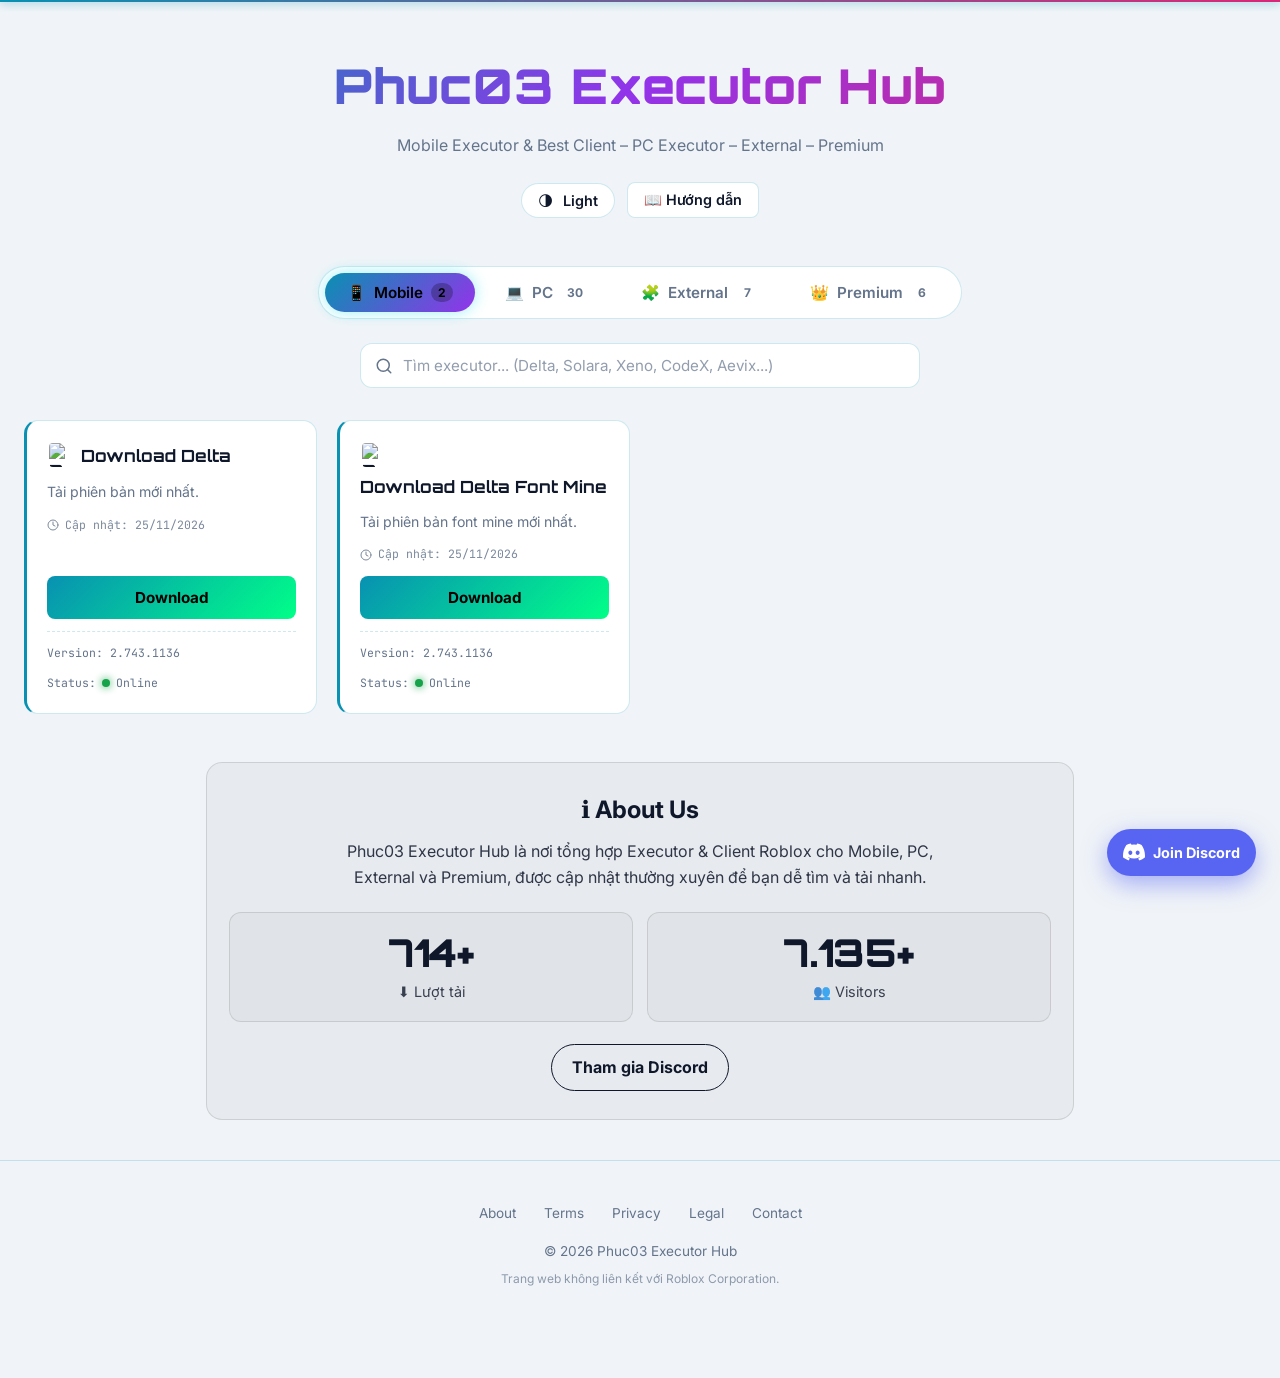
==== index.html @ f330d0ca "Update index.html" ====
<!DOCTYPE html>
<html lang="vi" data-theme="dark">
<head>
    <meta charset="UTF-8" />
    <meta name="viewport" content="width=device-width, initial-scale=1.0" />
    <title>Phuc03 Executor</title>
    <meta name="description" content="Phuc03 Executor - tổng hợp Executor." />
    <meta name="theme-color" content="#050510" />

    <!-- Áp dụng theme sớm để tránh nháy màn hình -->
    <script>
        (function () {
            try {
                var stored = localStorage.getItem('theme');
                var prefersDark = window.matchMedia('(prefers-color-scheme: dark)').matches;
                document.documentElement.setAttribute('data-theme', stored || (prefersDark ? 'dark' : 'light'));
            } catch (e) {
                document.documentElement.setAttribute('data-theme', 'dark');
            }
        })();
    </script>

    <link rel="preconnect" href="https://fonts.googleapis.com" />
    <link rel="preconnect" href="https://fonts.gstatic.com" crossorigin />
    <link href="https://fonts.googleapis.com/css2?family=Inter:wght@400;500;700;800&family=JetBrains+Mono:wght@500;700&family=Orbitron:wght@500;700;900&display=swap" rel="stylesheet" />
    <link rel="stylesheet" href="style.css" />
    <style>
        .about-us{max-width:900px;margin:48px auto 24px;padding:0 16px}
        .about-card{border:1px solid rgba(127,127,127,.25);background:rgba(127,127,127,.08);border-radius:16px;padding:28px 22px;text-align:center}
        .about-card h2{margin:0 0 10px;font-size:1.5rem}
        .about-card>p{margin:0 auto 22px;max-width:640px;line-height:1.6;opacity:.85}
        .about-stats{display:grid;grid-template-columns:repeat(2,1fr);gap:14px;margin-bottom:22px}
        .about-stat{border:1px solid rgba(127,127,127,.25);border-radius:12px;padding:18px 10px;background:rgba(127,127,127,.06)}
        .about-num{display:block;font-family:'Orbitron','Inter',sans-serif;font-weight:900;font-size:clamp(1.6rem,6vw,2.4rem);line-height:1.1}
        .about-label{display:block;margin-top:6px;font-size:.9rem;opacity:.8}
        .about-link{display:inline-block;padding:10px 20px;border-radius:999px;border:1px solid currentColor;text-decoration:none;color:inherit;font-weight:700}
        .about-link:hover{opacity:.8}
        /* Ẩn popup quảng cáo */
        .qc-popup{display:none !important}
        /* Badge bảo trì: ẩn mặc định, JS bỏ thuộc tính hidden khi cần hiện */
        .maintenance-badge[hidden]{display:none !important}
        .btn[disabled]{opacity:.5;cursor:not-allowed}
    </style>
</head>
<body>

    <!-- ===== THANH TIẾN TRÌNH ===== -->
    <div class="top-progress" aria-hidden="true"><div class="top-progress-fill" id="topProgressFill"></div></div>
    <div class="reading-progress" aria-hidden="true"><div class="reading-progress-fill" id="readingProgressFill"></div></div>

    <!-- ===== TOAST ===== -->
    <div class="toast-container" id="toastContainer" aria-live="polite" aria-atomic="true"></div>

    <!-- ===== LOADER ===== -->
    <div id="loader" role="status" aria-live="polite" aria-label="Đang tải trang">
        <div class="loader-container">
            <div class="loader-spinner" aria-hidden="true"></div>
            <div class="loader-dots" aria-hidden="true"><span></span><span></span><span></span><span></span></div>
            <div class="loader-percentage" id="percentage">0%</div>
            <div class="loading-title">ĐANG TẢI</div>
            <div class="loading-sub">Vui lòng đợi trong giây lát...</div>
            <div class="loader-progress" aria-hidden="true"><div class="loader-progress-fill" id="loaderBar"></div></div>
        </div>
    </div>

    <!-- ===== MODAL HƯỚNG DẪN ===== -->
    <div class="overlay" id="guideOverlay" aria-hidden="true">
        <div class="modal guide-modal" role="dialog" aria-modal="true" aria-labelledby="guideTitle">
            <div class="modal-head">
                <div class="modal-head-left">
                    <svg class="modal-icon" viewBox="0 0 24 24" fill="none" stroke="currentColor" stroke-width="2" stroke-linecap="round" stroke-linejoin="round" aria-hidden="true"><path d="M4 19.5A2.5 2.5 0 0 1 6.5 17H20"/><path d="M6.5 2H20v20H6.5A2.5 2.5 0 0 1 4 19.5v-15A2.5 2.5 0 0 1 6.5 2z"/></svg>
                    <h3 id="guideTitle">Hướng dẫn tải Executor &amp; vượt link</h3>
                </div>
                <button class="icon-btn" id="guideClose" type="button" aria-label="Đóng hướng dẫn">
                    <svg viewBox="0 0 24 24" fill="none" stroke="currentColor" stroke-width="2" stroke-linecap="round" aria-hidden="true"><line x1="18" y1="6" x2="6" y2="18"/><line x1="6" y1="6" x2="18" y2="18"/></svg>
                </button>
            </div>

            <div class="modal-body">
                <div class="guide-cta">
                    <p>Xem video hướng dẫn chi tiết và các bước vượt link tải executor nhanh chóng trên trang hướng dẫn chính thức:</p>
                    <a class="guide-cta-btn" href="https://kenhmatchat-executor.vercel.app/huongdan.html" target="_blank" rel="noopener noreferrer">🎬 Mở trang hướng dẫn Executor</a>
                </div>

                <div class="guide-tabs" role="tablist" aria-label="Chọn nền tảng hướng dẫn">
                    <button class="guide-tab active" data-guide-tab="mobile" role="tab" aria-selected="true" type="button">📱 Mobile</button>
                    <button class="guide-tab" data-guide-tab="pc" role="tab" aria-selected="false" type="button">💻 PC</button>
                </div>

                <div class="guide-content active" id="guide-mobile" role="tabpanel">
                    <ol class="guide-steps">
                        <li><span class="step-num">1</span><div><strong>Tải file APK</strong><p>Nhấn nút <b>Download</b> trên executor bạn muốn.</p></div></li>
                        <li><span class="step-num">2</span><div><strong>Vượt link</strong><p>Hoàn thành các bước trên trang rút gọn link để nhận file tải.</p></div></li>
                        <li><span class="step-num">3</span><div><strong>Cho phép cài đặt ngoài</strong><p>Vào <code>Settings → Security → Install unknown apps</code>.</p></div></li>
                        <li><span class="step-num">4</span><div><strong>Cài đặt APK</strong><p>Mở file vừa tải rồi nhấn <b>Install</b>.</p></div></li>
                        <li><span class="step-num">5</span><div><strong>Getkey</strong><p>Mở app executor, nhấn Getkey và làm theo hướng dẫn.</p></div></li>
                        <li><span class="step-num">6</span><div><strong>Execute</strong><p>Vào game Roblox, dán script rồi nhấn Execute.</p></div></li>
                    </ol>
                </div>

                <div class="guide-content" id="guide-pc" role="tabpanel">
                    <ol class="guide-steps">
                        <li><span class="step-num">1</span><div><strong>Tải file ZIP/EXE</strong><p>Nhấn Download trên card executor PC.</p></div></li>
                        <li><span class="step-num">2</span><div><strong>Vượt link</strong><p>Hoàn thành các bước trên trang rút gọn link để nhận file.</p></div></li>
                        <li><span class="step-num">3</span><div><strong>Giải nén &amp; kiểm tra file</strong><p>Giải nén bằng 7-Zip/WinRAR. Hãy quét file bằng VirusTotal trước khi chạy và chỉ dùng nguồn bạn tin tưởng.</p></div></li>
                        <li><span class="step-num">4</span><div><strong>Mở Roblox</strong><p>Đăng nhập và vào một game bất kỳ.</p></div></li>
                        <li><span class="step-num">5</span><div><strong>Attach &amp; Execute</strong><p>Chọn tiến trình Roblox, dán script rồi nhấn Execute.</p></div></li>
                    </ol>
                </div>

                <div class="faq">
                    <button class="faq-toggle" id="faqToggle" type="button" aria-expanded="true" aria-controls="faqList">
                        <span>❓ Câu hỏi thường gặp</span><span class="faq-arrow" aria-hidden="true">▾</span>
                    </button>
                    <div class="faq-list" id="faqList">
                        <div class="faq-item"><strong>Executor không inject được?</strong><p>Kiểm tra đúng phiên bản Roblox mà executor hỗ trợ và cập nhật executor lên bản mới nhất.</p></div>
                        <div class="faq-item"><strong>Antivirus báo virus?</strong><p>Các công cụ kiểu này thường bị cảnh báo. Hãy quét bằng VirusTotal và chỉ chạy khi bạn chấp nhận rủi ro.</p></div>
                        <div class="faq-item"><strong>Roblox crash sau inject?</strong><p>Cập nhật executor, tắt bớt phần mềm chạy nền và thử lại.</p></div>
                        <div class="faq-item"><strong>Có bị ban không?</strong><p>Có thể. Nên dùng tài khoản phụ để thử.</p></div>
                    </div>
                </div>
            </div>

            <div class="modal-foot">
                <p class="warning">⚠️ Sử dụng executor có thể vi phạm ToS Roblox</p>
                <button class="btn-ok" id="guideOk" type="button">Đã hiểu ✓</button>
            </div>
        </div>
    </div>

    <!-- ===== MODAL THÔNG TIN (footer) ===== -->
    <div class="overlay" id="infoOverlay" aria-hidden="true">
        <div class="modal info-modal" role="dialog" aria-modal="true" aria-labelledby="infoTitle">
            <div class="modal-head">
                <h3 id="infoTitle">About</h3>
                <button class="icon-btn" id="infoClose" type="button" aria-label="Đóng">
                    <svg viewBox="0 0 24 24" fill="none" stroke="currentColor" stroke-width="2" stroke-linecap="round" aria-hidden="true"><line x1="18" y1="6" x2="6" y2="18"/><line x1="6" y1="6" x2="18" y2="18"/></svg>
                </button>
            </div>
            <div class="modal-body" id="infoBody"></div>
        </div>
    </div>

    <!-- ===== POPUP QUẢNG CÁO ===== -->
    <div class="qc-popup" id="qcNen" aria-hidden="true">
        <div class="qc-popup-inner">
            <img id="qcAnh" src="" alt="Quảng cáo" />
            <button id="qcDong" type="button" aria-label="Đóng quảng cáo">✕</button>
        </div>
    </div>

    <!-- ===== HEADER ===== -->
    <header class="site-header">
        <h1>Phuc03 Executor Hub</h1>
        <p>Mobile Executor &amp; Best Client – PC Executor – External – Premium</p>
        <div class="header-actions">
            <button class="theme-toggle" id="themeToggle" type="button" aria-label="Chuyển chế độ sáng/tối" title="Chuyển chế độ (Ctrl+Shift+L)">
                <span aria-hidden="true">🌗</span>
                <span data-role="theme-label">Dark</span>
            </button>
            <button class="guide-open-btn" id="guideOpen" type="button" aria-label="Mở hướng dẫn">📖 Hướng dẫn</button>
        </div>
    </header>

    <!-- ===== QUẢNG CÁO (sau header) ===== -->
    <div class="qc-container">
        <script>(function(s){s.dataset.zone='12152021',s.src='https://al5sm.com/tag.min.js'})([document.documentElement, document.body].filter(Boolean).pop().appendChild(document.createElement('script')))</script>
    </div>

    <div class="qc-container">
        <script src="https://uplcm.com/4/12152027" data-cfasync="false" async></script>
    </div>

    <!-- ===== TAB BAR ===== -->
    <nav class="tab-bar" role="tablist" aria-label="Chọn nền tảng">
        <button class="tab-btn active" id="tab-mobile-btn" data-tab="mobile" role="tab" aria-selected="true" aria-controls="tab-mobile" type="button">
            <span aria-hidden="true">📱</span> Mobile <span class="tab-badge" data-count="mobile">0</span>
        </button>
        <button class="tab-btn" id="tab-pc-btn" data-tab="pc" role="tab" aria-selected="false" aria-controls="tab-pc" type="button">
            <span aria-hidden="true">💻</span> PC <span class="tab-badge" data-count="pc">0</span>
        </button>
        <button class="tab-btn" id="tab-external-btn" data-tab="external" role="tab" aria-selected="false" aria-controls="tab-external" type="button">
            <span aria-hidden="true">🧩</span> External <span class="tab-badge" data-count="external">0</span>
        </button>
        <button class="tab-btn" id="tab-premium-btn" data-tab="premium" role="tab" aria-selected="false" aria-controls="tab-premium" type="button">
            <span aria-hidden="true">👑</span> Premium <span class="tab-badge" data-count="premium">0</span>
        </button>
    </nav>

    <!-- ===== SEARCH ===== -->
    <div class="search-wrap">
        <div class="search-box">
            <svg class="search-icon" viewBox="0 0 24 24" fill="none" stroke="currentColor" stroke-width="2" stroke-linecap="round" stroke-linejoin="round" aria-hidden="true"><circle cx="11" cy="11" r="8"/><line x1="21" y1="21" x2="16.65" y2="16.65"/></svg>
            <input type="text" class="search-input" id="searchInput" placeholder="Tìm executor... (Delta, Solara, Xeno, CodeX, Aevix...)" aria-label="Tìm kiếm executor" autocomplete="off" spellcheck="false" />
            <button class="search-clear" id="searchClear" type="button" aria-label="Xóa tìm kiếm" hidden>✕</button>
        </div>
        <p class="search-empty" id="searchEmpty" hidden>Không tìm thấy executor nào phù hợp 😢</p>
    </div>

    <main>
        <!-- ===== TAB MOBILE ===== -->
        <div class="tab-content active" id="tab-mobile" role="tabpanel" aria-labelledby="tab-mobile-btn">
            <section class="hero" id="grid-mobile" aria-label="Executor cho Mobile">
            <article class="card" data-executor="client" data-name="Delta" data-updated="2026-11-25">
                <h2>
                    <img class="executor-logo" src="https://i.postimg.cc/0bNDk5kX/1741705989265.webp" alt="Download Delta logo" loading="lazy" width="28" height="28" />
                    <span>Download Delta</span>
                    
                    <span class="maintenance-badge" data-role="badge" hidden>🔧 Bảo trì</span>
                </h2>
                <p>Tải phiên bản mới nhất.</p>
                <p class="card-updated" data-role="updated"><svg viewBox="0 0 24 24" width="12" height="12" fill="none" stroke="currentColor" stroke-width="2" stroke-linecap="round" stroke-linejoin="round" aria-hidden="true"><circle cx="12" cy="12" r="10"/><polyline points="12 6 12 12 16 14"/></svg><span class="updated-text">Cập nhật: 25/11/2026</span></p>
                <button class="btn btn-new" data-role="download" type="button">Download</button>
                <div class="info"><span>Version: 2.743.1136</span><span data-role="status">Status: <span class="dot online-dot"></span><span class="status-text">Online</span></span></div>
            </article>
            <article class="card" data-executor="D32" data-name="Delta Font Mine" data-updated="2026-11-25">
                <h2>
                    <img class="executor-logo" src="https://i.postimg.cc/0bNDk5kX/1741705989265.webp" alt="Download Delta Font Mine logo" loading="lazy" width="28" height="28" />
                    <span>Download Delta Font Mine</span>
                    
                    <span class="maintenance-badge" data-role="badge" hidden>🔧 Bảo trì</span>
                </h2>
                <p>Tải phiên bản font mine mới nhất.</p>
                <p class="card-updated" data-role="updated"><svg viewBox="0 0 24 24" width="12" height="12" fill="none" stroke="currentColor" stroke-width="2" stroke-linecap="round" stroke-linejoin="round" aria-hidden="true"><circle cx="12" cy="12" r="10"/><polyline points="12 6 12 12 16 14"/></svg><span class="updated-text">Cập nhật: 25/11/2026</span></p>
                <button class="btn btn-new" data-role="download" type="button">Download</button>
                <div class="info"><span>Version: 2.743.1136</span><span data-role="status">Status: <span class="dot online-dot"></span><span class="status-text">Online</span></span></div>
            </article>
            </section>
        </div>

        <!-- ===== TAB PC ===== -->
        <div class="tab-content" id="tab-pc" role="tabpanel" aria-labelledby="tab-pc-btn">
            <section class="hero" id="grid-pc" aria-label="Executor cho PC">
            <article class="card" data-executor="filipino" data-name="Filipino" data-updated="2026-11-25">
                <h2>
                    <img class="executor-logo" src="https://i.postimg.cc/KKH27VFy/Screenshot-20261125-135527-Chrome.jpg" alt="Filipino Executor logo" loading="lazy" width="28" height="28" />
                    <span>Filipino Executor</span>
                    <span class="upcoming-badge">UpComing</span><span class="pc-icon" aria-label="Chỉ hỗ trợ PC"><svg viewBox="0 0 24 24" width="12" height="12" aria-hidden="true"><path d="M4 6h16v10H4V6zm1 1v8h14V7H5zm1 10h12v1H6v-1z"/></svg>PC</span>
                    <span class="maintenance-badge" data-role="badge" hidden>🔧 Bảo trì</span>
                </h2>
                <p>Keyless · Fast execution · Multi-instance</p>
                <p class="card-updated" data-role="updated"><svg viewBox="0 0 24 24" width="12" height="12" fill="none" stroke="currentColor" stroke-width="2" stroke-linecap="round" stroke-linejoin="round" aria-hidden="true"><circle cx="12" cy="12" r="10"/><polyline points="12 6 12 12 16 14"/></svg><span class="updated-text">Cập nhật: 25/11/2026</span></p>
                <button class="btn btn-new" data-role="download" type="button" disabled aria-disabled="true">Sắp ra mắt</button>
                <div class="info"><span>Version: 1.0</span><span data-role="status">Status: <span class="dot online-dot"></span><span class="status-text">Online</span></span></div>
            </article>
                <article class="card" data-executor="selina" data-name="selina" data-updated="2026-11-25">
                <h2>
                    <img class="executor-logo" src="https://i.postimg.cc/TLjhkfPc/logo-256x256.png" alt="Selina Executor logo" loading="lazy" width="28" height="28" />
                    <span>Selina Executor</span>
                    <span class="upcoming-badge">UpComing</span><span class="pc-icon" aria-label="Chỉ hỗ trợ PC"><svg viewBox="0 0 24 24" width="12" height="12" aria-hidden="true"><path d="M4 6h16v10H4V6zm1 1v8h14V7H5zm1 10h12v1H6v-1z"/></svg>PC</span>
                    <span class="maintenance-badge" data-role="badge" hidden>🔧 Bảo trì</span>
                </h2>
                <p>Keyless · Fast execution · Multi-instance</p>
                <p class="card-updated" data-role="updated"><svg viewBox="0 0 24 24" width="12" height="12" fill="none" stroke="currentColor" stroke-width="2" stroke-linecap="round" stroke-linejoin="round" aria-hidden="true"><circle cx="12" cy="12" r="10"/><polyline points="12 6 12 12 16 14"/></svg><span class="updated-text">Cập nhật: 25/11/2026</span></p>
                <button class="btn btn-new" data-role="download" type="button" disabled aria-disabled="true">Sắp ra mắt</button>
                <div class="info"><span>Version: 1.0</span><span data-role="status">Status: <span class="dot online-dot"></span><span class="status-text">Online</span></span></div>
                </article>
            <article class="card" data-executor="rosemary" data-name="Rosemary" data-updated="2026-11-25">
                <h2>
                    <img class="executor-logo" src="https://i.postimg.cc/FfjKKTmg/7a9c933a-0ea6-4801-9579-d65d95bade40.jpg" alt="Rosemary Executor logo" loading="lazy" width="28" height="28" />
                    <span>Rosemary Executor</span>
                    <span class="new-badge">NEW</span><span class="pc-icon" aria-label="Chỉ hỗ trợ PC"><svg viewBox="0 0 24 24" width="12" height="12" aria-hidden="true"><path d="M4 6h16v10H4V6zm1 1v8h14V7H5zm1 10h12v1H6v-1z"/></svg>PC</span>
                    <span class="maintenance-badge" data-role="badge" hidden>🔧 Bảo trì</span>
                </h2>
                <p>Keyless · Fast execution · Multi-instance</p>
                <p class="card-updated" data-role="updated"><svg viewBox="0 0 24 24" width="12" height="12" fill="none" stroke="currentColor" stroke-width="2" stroke-linecap="round" stroke-linejoin="round" aria-hidden="true"><circle cx="12" cy="12" r="10"/><polyline points="12 6 12 12 16 14"/></svg><span class="updated-text">Cập nhật: 25/11/2026</span></p>
                <button class="btn btn-new" data-role="download" type="button">Download</button>
                <div class="info"><span>Version: 1.0</span><span data-role="status">Status: <span class="dot online-dot"></span><span class="status-text">Online</span></span></div>
            </article>
                <article class="card" data-executor="fluxus" data-name="Fluxus" data-updated="2026-11-25">
                <h2>
                    <img class="executor-logo" src="https://i.postimg.cc/bZL79M8Y/Thiet-ke-chua-co-ten-(4)-(1).png" alt="Athena Executor logo" loading="lazy" width="28" height="28" />
                    <span>FluxusX Executor</span>
                    <span class="new-badge">NEW</span><span class="pc-icon" aria-label="Chỉ hỗ trợ PC"><svg viewBox="0 0 24 24" width="12" height="12" aria-hidden="true"><path d="M4 6h16v10H4V6zm1 1v8h14V7H5zm1 10h12v1H6v-1z"/></svg>PC</span>
                    <span class="maintenance-badge" data-role="badge" hidden>🔧 Bảo trì</span>
                </h2>
                <p>Key · Fast execution · Multi-instance</p>
                <p class="card-updated" data-role="updated"><svg viewBox="0 0 24 24" width="12" height="12" fill="none" stroke="currentColor" stroke-width="2" stroke-linecap="round" stroke-linejoin="round" aria-hidden="true"><circle cx="12" cy="12" r="10"/><polyline points="12 6 12 12 16 14"/></svg><span class="updated-text">Cập nhật: 25/11/2026</span></p>
                <button class="btn btn-new" data-role="download" type="button">Download</button>
                <div class="info"><span>Version: 1.0</span><span data-role="status">Status: <span class="dot online-dot"></span><span class="status-text">Online</span></span></div>
                </article>
            <article class="card" data-executor="athena" data-name="Athena" data-updated="2026-11-25">
                <h2>
                    <img class="executor-logo" src="https://i.postimg.cc/MMC5HbGC/FD.png" alt="Athena Executor logo" loading="lazy" width="28" height="28" />
                    <span>Athena Executor</span>
                    <span class="new-badge">NEW</span><span class="pc-icon" aria-label="Chỉ hỗ trợ PC"><svg viewBox="0 0 24 24" width="12" height="12" aria-hidden="true"><path d="M4 6h16v10H4V6zm1 1v8h14V7H5zm1 10h12v1H6v-1z"/></svg>PC</span>
                    <span class="maintenance-badge" data-role="badge" hidden>🔧 Bảo trì</span>
                </h2>
                <p>Key · Fast execution · Multi-instance</p>
                <p class="card-updated" data-role="updated"><svg viewBox="0 0 24 24" width="12" height="12" fill="none" stroke="currentColor" stroke-width="2" stroke-linecap="round" stroke-linejoin="round" aria-hidden="true"><circle cx="12" cy="12" r="10"/><polyline points="12 6 12 12 16 14"/></svg><span class="updated-text">Cập nhật: 25/11/2026</span></p>
                <button class="btn btn-new" data-role="download" type="button">Download</button>
                <div class="info"><span>Version: 1.0</span><span data-role="status">Status: <span class="dot online-dot"></span><span class="status-text">Online</span></span></div>
            </article>
            <article class="card" data-executor="yuari" data-name="Yuari" data-updated="2026-11-25">
                <h2>
                    <img class="executor-logo" src="https://i.postimg.cc/WDhwNJMk/f7279a08-0ecc-4444-9f36-1af7c77769b5.png" alt="Yuari logo" loading="lazy" width="28" height="28" />
                    <span>Yuari</span>
                    <span class="pc-icon" aria-label="Chỉ hỗ trợ PC"><svg viewBox="0 0 24 24" width="12" height="12" aria-hidden="true"><path d="M4 6h16v10H4V6zm1 1v8h14V7H5zm1 10h12v1H6v-1z"/></svg>PC</span>
                    <span class="maintenance-badge" data-role="badge" hidden>🔧 Bảo trì</span>
                </h2>
                <p>Key · Fast execution · Multi-instance</p>
                <p class="card-updated" data-role="updated"><svg viewBox="0 0 24 24" width="12" height="12" fill="none" stroke="currentColor" stroke-width="2" stroke-linecap="round" stroke-linejoin="round" aria-hidden="true"><circle cx="12" cy="12" r="10"/><polyline points="12 6 12 12 16 14"/></svg><span class="updated-text">Cập nhật: 25/11/2026</span></p>
                <button class="btn btn-new" data-role="download" type="button">Download</button>
                <div class="info"><span>Version: 1.0</span><span data-role="status">Status: <span class="dot online-dot"></span><span class="status-text">Online</span></span></div>
            </article>
            <article class="card" data-executor="DJxHax" data-name="DJxHax" data-updated="2026-11-25">
                <h2>
                    <img class="executor-logo" src="https://i.postimg.cc/1fDY23mq/1469026041895981178.webp" alt="DJxHax Executor logo" loading="lazy" width="28" height="28" />
                    <span>DJxHax Executor</span>
                    <span class="pc-icon" aria-label="Chỉ hỗ trợ PC"><svg viewBox="0 0 24 24" width="12" height="12" aria-hidden="true"><path d="M4 6h16v10H4V6zm1 1v8h14V7H5zm1 10h12v1H6v-1z"/></svg>PC</span>
                    <span class="maintenance-badge" data-role="badge" hidden>🔧 Bảo trì</span>
                </h2>
                <p>Keyless · Fast execution · Multi-instance</p>
                <p class="card-updated" data-role="updated"><svg viewBox="0 0 24 24" width="12" height="12" fill="none" stroke="currentColor" stroke-width="2" stroke-linecap="round" stroke-linejoin="round" aria-hidden="true"><circle cx="12" cy="12" r="10"/><polyline points="12 6 12 12 16 14"/></svg><span class="updated-text">Cập nhật: 25/11/2026</span></p>
                <button class="btn btn-new" data-role="download" type="button">Download</button>
                <div class="info"><span>Version: 1.0</span><span data-role="status">Status: <span class="dot online-dot"></span><span class="status-text">Online</span></span></div>
            </article>
            <article class="card" data-executor="moon" data-name="Moon" data-updated="2026-11-25">
                <h2>
                    <img class="executor-logo" src="https://i.postimg.cc/nXKrN1fQ/Screenshot-20261112-120813-Chrome.jpg" alt="Moon Executor logo" loading="lazy" width="28" height="28" />
                    <span>Moon Executor</span>
                    <span class="pc-icon" aria-label="Chỉ hỗ trợ PC"><svg viewBox="0 0 24 24" width="12" height="12" aria-hidden="true"><path d="M4 6h16v10H4V6zm1 1v8h14V7H5zm1 10h12v1H6v-1z"/></svg>PC</span>
                    <span class="maintenance-badge" data-role="badge" hidden>🔧 Bảo trì</span>
                </h2>
                <p>Keyless · Fast execution · Multi-instance</p>
                <p class="card-updated" data-role="updated"><svg viewBox="0 0 24 24" width="12" height="12" fill="none" stroke="currentColor" stroke-width="2" stroke-linecap="round" stroke-linejoin="round" aria-hidden="true"><circle cx="12" cy="12" r="10"/><polyline points="12 6 12 12 16 14"/></svg><span class="updated-text">Cập nhật: 25/11/2026</span></p>
                <button class="btn btn-new" data-role="download" type="button">Download</button>
                <div class="info"><span>Version: 1.0</span><span data-role="status">Status: <span class="dot online-dot"></span><span class="status-text">Online</span></span></div>
            </article>
            <article class="card" data-executor="luna" data-name="Luna" data-updated="2026-11-25">
                <h2>
                    <img class="executor-logo" src="https://i.postimg.cc/S2bdgxMP/logo.png" alt="Luna logo" loading="lazy" width="28" height="28" />
                    <span>Luna</span>
                    <span class="pc-icon" aria-label="Chỉ hỗ trợ PC"><svg viewBox="0 0 24 24" width="12" height="12" aria-hidden="true"><path d="M4 6h16v10H4V6zm1 1v8h14V7H5zm1 10h12v1H6v-1z"/></svg>PC</span>
                    <span class="maintenance-badge" data-role="badge" hidden>🔧 Bảo trì</span>
                </h2>
                <p>Key · Fast execution · Multi-instance</p>
                <p class="card-updated" data-role="updated"><svg viewBox="0 0 24 24" width="12" height="12" fill="none" stroke="currentColor" stroke-width="2" stroke-linecap="round" stroke-linejoin="round" aria-hidden="true"><circle cx="12" cy="12" r="10"/><polyline points="12 6 12 12 16 14"/></svg><span class="updated-text">Cập nhật: 25/11/2026</span></p>
                <button class="btn btn-new" data-role="download" type="button">Download</button>
                <div class="info"><span>Version: 1.0</span><span data-role="status">Status: <span class="dot online-dot"></span><span class="status-text">Online</span></span></div>
            </article>
            <article class="card" data-executor="codex" data-name="CodeX" data-updated="2026-11-25">
                <h2>
                    <img class="executor-logo" src="https://i.postimg.cc/CzfM4fHc/6d8ceab644fef7db17423cd6fe453418.jpg" alt="CodeX logo" loading="lazy" width="28" height="28" />
                    <span>CodeX</span>
                    <span class="pc-icon" aria-label="Chỉ hỗ trợ PC"><svg viewBox="0 0 24 24" width="12" height="12" aria-hidden="true"><path d="M4 6h16v10H4V6zm1 1v8h14V7H5zm1 10h12v1H6v-1z"/></svg>PC</span>
                    <span class="maintenance-badge" data-role="badge" hidden>🔧 Bảo trì</span>
                </h2>
                <p>Keyless · Fast execution · Multi-instance</p>
                <p class="card-updated" data-role="updated"><svg viewBox="0 0 24 24" width="12" height="12" fill="none" stroke="currentColor" stroke-width="2" stroke-linecap="round" stroke-linejoin="round" aria-hidden="true"><circle cx="12" cy="12" r="10"/><polyline points="12 6 12 12 16 14"/></svg><span class="updated-text">Cập nhật: 25/11/2026</span></p>
                <button class="btn btn-new" data-role="download" type="button">Download</button>
                <div class="info"><span>Version: 1.0</span><span data-role="status">Status: <span class="dot online-dot"></span><span class="status-text">Online</span></span></div>
            </article>
            <article class="card" data-executor="worldclient" data-name="World Client" data-updated="2026-11-25">
                <h2>
                    <img class="executor-logo" src="https://i.postimg.cc/fkVMw0P1/logo.webp" alt="World Client logo" loading="lazy" width="28" height="28" />
                    <span>World Client</span>
                    <span class="pc-icon" aria-label="Chỉ hỗ trợ PC"><svg viewBox="0 0 24 24" width="12" height="12" aria-hidden="true"><path d="M4 6h16v10H4V6zm1 1v8h14V7H5zm1 10h12v1H6v-1z"/></svg>PC</span>
                    <span class="maintenance-badge" data-role="badge" hidden>🔧 Bảo trì</span>
                </h2>
                <p>Keyless · Fast execution · Multi-instance</p>
                <p class="card-updated" data-role="updated"><svg viewBox="0 0 24 24" width="12" height="12" fill="none" stroke="currentColor" stroke-width="2" stroke-linecap="round" stroke-linejoin="round" aria-hidden="true"><circle cx="12" cy="12" r="10"/><polyline points="12 6 12 12 16 14"/></svg><span class="updated-text">Cập nhật: 25/11/2026</span></p>
                <button class="btn btn-new" data-role="download" type="button">Download</button>
                <div class="info"><span>Version: 1.0</span><span data-role="status">Status: <span class="dot online-dot"></span><span class="status-text">Online</span></span></div>
            </article>
            <article class="card" data-executor="supq" data-name="supQ Executor" data-updated="2026-11-25">
                <h2>
                    <img class="executor-logo" src="https://i.postimg.cc/p522MTNR/f934142b-c462-4d17-9251-54587eac1ac9.png" alt="supQ Executor logo" loading="lazy" width="28" height="28" />
                    <span>supQ Executor</span>
                    <span class="pc-icon" aria-label="Chỉ hỗ trợ PC"><svg viewBox="0 0 24 24" width="12" height="12" aria-hidden="true"><path d="M4 6h16v10H4V6zm1 1v8h14V7H5zm1 10h12v1H6v-1z"/></svg>PC</span>
                    <span class="maintenance-badge" data-role="badge" hidden>🔧 Bảo trì</span>
                </h2>
                <p>Keyless · Fast execution · Multi-instance</p>
                <p class="card-updated" data-role="updated"><svg viewBox="0 0 24 24" width="12" height="12" fill="none" stroke="currentColor" stroke-width="2" stroke-linecap="round" stroke-linejoin="round" aria-hidden="true"><circle cx="12" cy="12" r="10"/><polyline points="12 6 12 12 16 14"/></svg><span class="updated-text">Cập nhật: 25/11/2026</span></p>
                <button class="btn btn-new" data-role="download" type="button">Download</button>
                <div class="info"><span>Version: 1.0</span><span data-role="status">Status: <span class="dot online-dot"></span><span class="status-text">Online</span></span></div>
            </article>
            <article class="card" data-executor="zynova" data-name="Zynova Executor" data-updated="2026-11-25">
                <h2>
                    <img class="executor-logo" src="https://i.postimg.cc/NLYGHNKV/05fc499fcba6e421fbdd8e084374f8af.jpg" alt="Zynova Executor logo" loading="lazy" width="28" height="28" />
                    <span>Zynova Executor</span>
                    <span class="pc-icon" aria-label="Chỉ hỗ trợ PC"><svg viewBox="0 0 24 24" width="12" height="12" aria-hidden="true"><path d="M4 6h16v10H4V6zm1 1v8h14V7H5zm1 10h12v1H6v-1z"/></svg>PC</span>
                    <span class="maintenance-badge" data-role="badge" hidden>🔧 Bảo trì</span>
                </h2>
                <p>Keyless · Fast execution · Multi-instance</p>
                <p class="card-updated" data-role="updated"><svg viewBox="0 0 24 24" width="12" height="12" fill="none" stroke="currentColor" stroke-width="2" stroke-linecap="round" stroke-linejoin="round" aria-hidden="true"><circle cx="12" cy="12" r="10"/><polyline points="12 6 12 12 16 14"/></svg><span class="updated-text">Cập nhật: 25/11/2026</span></p>
                <button class="btn btn-new" data-role="download" type="button">Download</button>
                <div class="info"><span>Version: 1.0</span><span data-role="status">Status: <span class="dot online-dot"></span><span class="status-text">Online</span></span></div>
            </article>
            <article class="card" data-executor="saiko" data-name="Saiko Executor" data-updated="2026-11-25">
                <h2>
                    <img class="executor-logo" src="https://i.postimg.cc/87CjrZ0f/logo-mark.webp" alt="Saiko Executor logo" loading="lazy" width="28" height="28" />
                    <span>Saiko Executor</span>
                    <span class="pc-icon" aria-label="Chỉ hỗ trợ PC"><svg viewBox="0 0 24 24" width="12" height="12" aria-hidden="true"><path d="M4 6h16v10H4V6zm1 1v8h14V7H5zm1 10h12v1H6v-1z"/></svg>PC</span>
                    <span class="maintenance-badge" data-role="badge" hidden>🔧 Bảo trì</span>
                </h2>
                <p>Keyless 3 Hours · Fast execution · Multi-instance</p>
                <p class="card-updated" data-role="updated"><svg viewBox="0 0 24 24" width="12" height="12" fill="none" stroke="currentColor" stroke-width="2" stroke-linecap="round" stroke-linejoin="round" aria-hidden="true"><circle cx="12" cy="12" r="10"/><polyline points="12 6 12 12 16 14"/></svg><span class="updated-text">Cập nhật: 25/11/2026</span></p>
                <button class="btn btn-new" data-role="download" type="button">Download</button>
                <div class="info"><span>Version: 1.0</span><span data-role="status">Status: <span class="dot online-dot"></span><span class="status-text">Online</span></span></div>
            </article>
            <article class="card" data-executor="vortex" data-name="Vortex Executor" data-updated="2026-11-25">
                <h2>
                    <img class="executor-logo" src="https://i.postimg.cc/qhGN3W44/7be20c3e-f961-4bca-aa91-c47650811eca-jfif.jpg" alt="Vortex Executor logo" loading="lazy" width="28" height="28" />
                    <span>Vortex Executor</span>
                    <span class="pc-icon" aria-label="Chỉ hỗ trợ PC"><svg viewBox="0 0 24 24" width="12" height="12" aria-hidden="true"><path d="M4 6h16v10H4V6zm1 1v8h14V7H5zm1 10h12v1H6v-1z"/></svg>PC</span>
                    <span class="maintenance-badge" data-role="badge" hidden>🔧 Bảo trì</span>
                </h2>
                <p>Key · Fast execution · Multi-instance</p>
                <p class="card-updated" data-role="updated"><svg viewBox="0 0 24 24" width="12" height="12" fill="none" stroke="currentColor" stroke-width="2" stroke-linecap="round" stroke-linejoin="round" aria-hidden="true"><circle cx="12" cy="12" r="10"/><polyline points="12 6 12 12 16 14"/></svg><span class="updated-text">Cập nhật: 25/11/2026</span></p>
                <button class="btn btn-new" data-role="download" type="button">Download</button>
                <div class="info"><span>Version: 1.0</span><span data-role="status">Status: <span class="dot online-dot"></span><span class="status-text">Online</span></span></div>
            </article>
            <article class="card" data-executor="yubx" data-name="Yub-X Executor" data-updated="2026-11-25">
                <h2>
                    <img class="executor-logo" src="https://i.postimg.cc/BjCkRgSK/logo-96.webp" alt="Yub-X Executor logo" loading="lazy" width="28" height="28" />
                    <span>Yub-X Executor</span>
                    <span class="pc-icon" aria-label="Chỉ hỗ trợ PC"><svg viewBox="0 0 24 24" width="12" height="12" aria-hidden="true"><path d="M4 6h16v10H4V6zm1 1v8h14V7H5zm1 10h12v1H6v-1z"/></svg>PC</span>
                    <span class="maintenance-badge" data-role="badge" hidden>🔧 Bảo trì</span>
                </h2>
                <p>Key · Fast execution · Multi-instance</p>
                <p class="card-updated" data-role="updated"><svg viewBox="0 0 24 24" width="12" height="12" fill="none" stroke="currentColor" stroke-width="2" stroke-linecap="round" stroke-linejoin="round" aria-hidden="true"><circle cx="12" cy="12" r="10"/><polyline points="12 6 12 12 16 14"/></svg><span class="updated-text">Cập nhật: 25/11/2026</span></p>
                <button class="btn btn-new" data-role="download" type="button">Download</button>
                <div class="info"><span>Version: 1.0</span><span data-role="status">Status: <span class="dot online-dot"></span><span class="status-text">Online</span></span></div>
            </article>
            <article class="card" data-executor="volcano" data-name="Volcano Executor" data-updated="2026-11-25">
                <h2>
                    <img class="executor-logo" src="https://i.postimg.cc/Hr22Svkc/volcano.png" alt="Volcano Executor logo" loading="lazy" width="28" height="28" />
                    <span>Volcano Executor</span>
                    <span class="pc-icon" aria-label="Chỉ hỗ trợ PC"><svg viewBox="0 0 24 24" width="12" height="12" aria-hidden="true"><path d="M4 6h16v10H4V6zm1 1v8h14V7H5zm1 10h12v1H6v-1z"/></svg>PC</span>
                    <span class="maintenance-badge" data-role="badge" hidden>🔧 Bảo trì</span>
                </h2>
                <p>Key · Fast execution · Multi-instance</p>
                <p class="card-updated" data-role="updated"><svg viewBox="0 0 24 24" width="12" height="12" fill="none" stroke="currentColor" stroke-width="2" stroke-linecap="round" stroke-linejoin="round" aria-hidden="true"><circle cx="12" cy="12" r="10"/><polyline points="12 6 12 12 16 14"/></svg><span class="updated-text">Cập nhật: 25/11/2026</span></p>
                <button class="btn btn-new" data-role="download" type="button">Download</button>
                <div class="info"><span>Version: 1.0</span><span data-role="status">Status: <span class="dot online-dot"></span><span class="status-text">Online</span></span></div>
            </article>
            <article class="card" data-executor="umi" data-name="Umi Executor" data-updated="2026-11-25">
                <h2>
                    <img class="executor-logo" src="https://i.postimg.cc/s1HCLK18/Thiet-ke-chua-co-ten.png" alt="Umi Executor logo" loading="lazy" width="28" height="28" />
                    <span>Umi Executor</span>
                    <span class="pc-icon" aria-label="Chỉ hỗ trợ PC"><svg viewBox="0 0 24 24" width="12" height="12" aria-hidden="true"><path d="M4 6h16v10H4V6zm1 1v8h14V7H5zm1 10h12v1H6v-1z"/></svg>PC</span>
                    <span class="maintenance-badge" data-role="badge" hidden>🔧 Bảo trì</span>
                </h2>
                <p>Keyless · Fast execution · Multi-instance</p>
                <p class="card-updated" data-role="updated"><svg viewBox="0 0 24 24" width="12" height="12" fill="none" stroke="currentColor" stroke-width="2" stroke-linecap="round" stroke-linejoin="round" aria-hidden="true"><circle cx="12" cy="12" r="10"/><polyline points="12 6 12 12 16 14"/></svg><span class="updated-text">Cập nhật: 25/11/2026</span></p>
                <button class="btn btn-new" data-role="download" type="button">Download</button>
                <div class="info"><span>Version: 1.0</span><span data-role="status">Status: <span class="dot online-dot"></span><span class="status-text">Online</span></span></div>
            </article>
            <article class="card" data-executor="pc" data-name="Executor Real" data-updated="2026-11-25">
                <h2>
                    <img class="executor-logo" src="https://i.postimg.cc/LJRD3F24/logo.png" alt="Executor Real logo" loading="lazy" width="28" height="28" />
                    <span>Executor Real</span>
                    <span class="pc-icon" aria-label="Chỉ hỗ trợ PC"><svg viewBox="0 0 24 24" width="12" height="12" aria-hidden="true"><path d="M4 6h16v10H4V6zm1 1v8h14V7H5zm1 10h12v1H6v-1z"/></svg>PC</span>
                    <span class="maintenance-badge" data-role="badge" hidden>🔧 Bảo trì</span>
                </h2>
                <p>Real Client</p>
                <p class="card-updated" data-role="updated"><svg viewBox="0 0 24 24" width="12" height="12" fill="none" stroke="currentColor" stroke-width="2" stroke-linecap="round" stroke-linejoin="round" aria-hidden="true"><circle cx="12" cy="12" r="10"/><polyline points="12 6 12 12 16 14"/></svg><span class="updated-text">Cập nhật: 25/11/2026</span></p>
                <button class="btn btn-new" data-role="download" type="button">Download</button>
                <div class="info"><span>Version: 1.7.0</span><span data-role="status">Status: <span class="dot online-dot"></span><span class="status-text">Online</span></span></div>
            </article>
            <article class="card" data-executor="px" data-name="Executor Medium" data-updated="2026-11-25">
                <h2>
                    <img class="executor-logo" src="https://i.postimg.cc/rzBQztH0/images-%282%29.jpg" alt="Executor Medium logo" loading="lazy" width="28" height="28" />
                    <span>Executor Medium</span>
                    <span class="pc-icon" aria-label="Chỉ hỗ trợ PC"><svg viewBox="0 0 24 24" width="12" height="12" aria-hidden="true"><path d="M4 6h16v10H4V6zm1 1v8h14V7H5zm1 10h12v1H6v-1z"/></svg>PC</span>
                    <span class="maintenance-badge" data-role="badge" hidden>🔧 Bảo trì</span>
                </h2>
                <p>Medium Client</p>
                <p class="card-updated" data-role="updated"><svg viewBox="0 0 24 24" width="12" height="12" fill="none" stroke="currentColor" stroke-width="2" stroke-linecap="round" stroke-linejoin="round" aria-hidden="true"><circle cx="12" cy="12" r="10"/><polyline points="12 6 12 12 16 14"/></svg><span class="updated-text">Cập nhật: 25/11/2026</span></p>
                <button class="btn btn-new" data-role="download" type="button">Download</button>
                <div class="info"><span>Version: 1.5.0</span><span data-role="status">Status: <span class="dot online-dot"></span><span class="status-text">Online</span></span></div>
            </article>
            <article class="card" data-executor="pv" data-name="Executor Velocity" data-updated="2026-11-25">
                <h2>
                    <img class="executor-logo" src="https://i.postimg.cc/pm4D1NtV/velocity-logo.webp" alt="Executor Velocity logo" loading="lazy" width="28" height="28" />
                    <span>Executor Velocity</span>
                    <span class="pc-icon" aria-label="Chỉ hỗ trợ PC"><svg viewBox="0 0 24 24" width="12" height="12" aria-hidden="true"><path d="M4 6h16v10H4V6zm1 1v8h14V7H5zm1 10h12v1H6v-1z"/></svg>PC</span>
                    <span class="maintenance-badge" data-role="badge" hidden>🔧 Bảo trì</span>
                </h2>
                <p>Velocity Client</p>
                <p class="card-updated" data-role="updated"><svg viewBox="0 0 24 24" width="12" height="12" fill="none" stroke="currentColor" stroke-width="2" stroke-linecap="round" stroke-linejoin="round" aria-hidden="true"><circle cx="12" cy="12" r="10"/><polyline points="12 6 12 12 16 14"/></svg><span class="updated-text">Cập nhật: 25/11/2026</span></p>
                <button class="btn btn-new" data-role="download" type="button">Download</button>
                <div class="info"><span>Version: 1.3.7</span><span data-role="status">Status: <span class="dot online-dot"></span><span class="status-text">Online</span></span></div>
            </article>
            <article class="card" data-executor="solara" data-name="Solara Executor" data-updated="2026-11-25">
                <h2>
                    <img class="executor-logo" src="https://i.postimg.cc/NKS1Phwr/images-%283%29.jpg" alt="Solara Executor logo" loading="lazy" width="28" height="28" />
                    <span>Solara Executor</span>
                    <span class="pc-icon" aria-label="Chỉ hỗ trợ PC"><svg viewBox="0 0 24 24" width="12" height="12" aria-hidden="true"><path d="M4 6h16v10H4V6zm1 1v8h14V7H5zm1 10h12v1H6v-1z"/></svg>PC</span>
                    <span class="maintenance-badge" data-role="badge" hidden>🔧 Bảo trì</span>
                </h2>
                <p>Keyless · Fast execution · Multi-instance</p>
                <p class="card-updated" data-role="updated"><svg viewBox="0 0 24 24" width="12" height="12" fill="none" stroke="currentColor" stroke-width="2" stroke-linecap="round" stroke-linejoin="round" aria-hidden="true"><circle cx="12" cy="12" r="10"/><polyline points="12 6 12 12 16 14"/></svg><span class="updated-text">Cập nhật: 25/11/2026</span></p>
                <button class="btn btn-new" data-role="download" type="button">Download</button>
                <div class="info"><span>Version: 2.8.0</span><span data-role="status">Status: <span class="dot online-dot"></span><span class="status-text">Online</span></span></div>
            </article>
            <article class="card" data-executor="xeno" data-name="Xeno Executor" data-updated="2026-11-25">
                <h2>
                    <img class="executor-logo" src="https://i.postimg.cc/JDcZnGHS/images-%284%29.jpg" alt="Xeno Executor logo" loading="lazy" width="28" height="28" />
                    <span>Xeno Executor</span>
                    <span class="pc-icon" aria-label="Chỉ hỗ trợ PC"><svg viewBox="0 0 24 24" width="12" height="12" aria-hidden="true"><path d="M4 6h16v10H4V6zm1 1v8h14V7H5zm1 10h12v1H6v-1z"/></svg>PC</span>
                    <span class="maintenance-badge" data-role="badge" hidden>🔧 Bảo trì</span>
                </h2>
                <p>Keyless · Fast execution · Multi-instance</p>
                <p class="card-updated" data-role="updated"><svg viewBox="0 0 24 24" width="12" height="12" fill="none" stroke="currentColor" stroke-width="2" stroke-linecap="round" stroke-linejoin="round" aria-hidden="true"><circle cx="12" cy="12" r="10"/><polyline points="12 6 12 12 16 14"/></svg><span class="updated-text">Cập nhật: 25/11/2026</span></p>
                <button class="btn btn-new" data-role="download" type="button">Download</button>
                <div class="info"><span>Version: 1.3.60</span><span data-role="status">Status: <span class="dot online-dot"></span><span class="status-text">Online</span></span></div>
            </article>
            <article class="card" data-executor="nam" data-name="Nam Executor" data-updated="2026-11-25">
                <h2>
                    <img class="executor-logo" src="https://i.postimg.cc/PNJ1hrrp/c492f993-f771-4dcb-853c-a7fa133bb0ed.png" alt="Nam Executor logo" loading="lazy" width="28" height="28" />
                    <span>Nam Executor</span>
                    <span class="pc-icon" aria-label="Chỉ hỗ trợ PC"><svg viewBox="0 0 24 24" width="12" height="12" aria-hidden="true"><path d="M4 6h16v10H4V6zm1 1v8h14V7H5zm1 10h12v1H6v-1z"/></svg>PC</span>
                    <span class="maintenance-badge" data-role="badge" hidden>🔧 Bảo trì</span>
                </h2>
                <p>Keyless · Fast execution · Multi-instance</p>
                <p class="card-updated" data-role="updated"><svg viewBox="0 0 24 24" width="12" height="12" fill="none" stroke="currentColor" stroke-width="2" stroke-linecap="round" stroke-linejoin="round" aria-hidden="true"><circle cx="12" cy="12" r="10"/><polyline points="12 6 12 12 16 14"/></svg><span class="updated-text">Cập nhật: 25/11/2026</span></p>
                <button class="btn btn-new" data-role="download" type="button">Download</button>
                <div class="info"><span>Version: 1.0</span><span data-role="status">Status: <span class="dot online-dot"></span><span class="status-text">Online</span></span></div>
            </article>
            <article class="card" data-executor="nexomia" data-name="Nexomia Executor" data-updated="2026-11-25">
                <h2>
                    <img class="executor-logo" src="https://i.postimg.cc/YjTLH6PH/30527f3c-55cf-4eae-b8cb-9c5d1b5f661e.png" alt="Nexomia Executor logo" loading="lazy" width="28" height="28" />
                    <span>Nexomia Executor</span>
                    <span class="pc-icon" aria-label="Chỉ hỗ trợ PC"><svg viewBox="0 0 24 24" width="12" height="12" aria-hidden="true"><path d="M4 6h16v10H4V6zm1 1v8h14V7H5zm1 10h12v1H6v-1z"/></svg>PC</span>
                    <span class="maintenance-badge" data-role="badge" hidden>🔧 Bảo trì</span>
                </h2>
                <p>Keyless · Fast execution · Multi-instance</p>
                <p class="card-updated" data-role="updated"><svg viewBox="0 0 24 24" width="12" height="12" fill="none" stroke="currentColor" stroke-width="2" stroke-linecap="round" stroke-linejoin="round" aria-hidden="true"><circle cx="12" cy="12" r="10"/><polyline points="12 6 12 12 16 14"/></svg><span class="updated-text">Cập nhật: 25/11/2026</span></p>
                <button class="btn btn-new" data-role="download" type="button">Download</button>
                <div class="info"><span>Version: 1.0</span><span data-role="status">Status: <span class="dot online-dot"></span><span class="status-text">Online</span></span></div>
            </article>
            <article class="card" data-executor="emberly" data-name="Emberly Executor" data-updated="2026-11-25">
                <h2>
                    <img class="executor-logo" src="https://i.postimg.cc/ygdrTKYm/logo-%281%29.png" alt="Emberly Executor logo" loading="lazy" width="28" height="28" />
                    <span>Emberly Executor</span>
                    <span class="pc-icon" aria-label="Chỉ hỗ trợ PC"><svg viewBox="0 0 24 24" width="12" height="12" aria-hidden="true"><path d="M4 6h16v10H4V6zm1 1v8h14V7H5zm1 10h12v1H6v-1z"/></svg>PC</span>
                    <span class="maintenance-badge" data-role="badge" hidden>🔧 Bảo trì</span>
                </h2>
                <p>Keyless · Fast execution · Multi-instance</p>
                <p class="card-updated" data-role="updated"><svg viewBox="0 0 24 24" width="12" height="12" fill="none" stroke="currentColor" stroke-width="2" stroke-linecap="round" stroke-linejoin="round" aria-hidden="true"><circle cx="12" cy="12" r="10"/><polyline points="12 6 12 12 16 14"/></svg><span class="updated-text">Cập nhật: 25/11/2026</span></p>
                <button class="btn btn-new" data-role="download" type="button">Download</button>
                <div class="info"><span>Version: 1.0</span><span data-role="status">Status: <span class="dot online-dot"></span><span class="status-text">Online</span></span></div>
            </article>
            <article class="card" data-executor="fluxusz" data-name="FluxusZ Executor" data-updated="2026-11-25">
                <h2>
                    <img class="executor-logo" src="https://i.postimg.cc/D41Qrpsp/fluxus-z-111125.webp" alt="FluxusZ Executor logo" loading="lazy" width="28" height="28" />
                    <span>FluxusZ Executor</span>
                    <span class="pc-icon" aria-label="Chỉ hỗ trợ PC"><svg viewBox="0 0 24 24" width="12" height="12" aria-hidden="true"><path d="M4 6h16v10H4V6zm1 1v8h14V7H5zm1 10h12v1H6v-1z"/></svg>PC</span>
                    <span class="maintenance-badge" data-role="badge" hidden>🔧 Bảo trì</span>
                </h2>
                <p>Keyless · Fast execution · Multi-instance</p>
                <p class="card-updated" data-role="updated"><svg viewBox="0 0 24 24" width="12" height="12" fill="none" stroke="currentColor" stroke-width="2" stroke-linecap="round" stroke-linejoin="round" aria-hidden="true"><circle cx="12" cy="12" r="10"/><polyline points="12 6 12 12 16 14"/></svg><span class="updated-text">Cập nhật: 25/11/2026</span></p>
                <button class="btn btn-new" data-role="download" type="button">Download</button>
                <div class="info"><span>Version: 1.0</span><span data-role="status">Status: <span class="dot online-dot"></span><span class="status-text">Online</span></span></div>
            </article>
            <article class="card" data-executor="lunar" data-name="Lunar Executor" data-updated="2026-11-25">
                <h2>
                    <img class="executor-logo" src="https://i.postimg.cc/R6yCgCz1/lunar-mark.webp" alt="Lunar Executor logo" loading="lazy" width="28" height="28" />
                    <span>Lunar Executor</span>
                    <span class="pc-icon" aria-label="Chỉ hỗ trợ PC"><svg viewBox="0 0 24 24" width="12" height="12" aria-hidden="true"><path d="M4 6h16v10H4V6zm1 1v8h14V7H5zm1 10h12v1H6v-1z"/></svg>PC</span>
                    <span class="maintenance-badge" data-role="badge" hidden>🔧 Bảo trì</span>
                </h2>
                <p>Keyless · Fast execution · Multi-instance</p>
                <p class="card-updated" data-role="updated"><svg viewBox="0 0 24 24" width="12" height="12" fill="none" stroke="currentColor" stroke-width="2" stroke-linecap="round" stroke-linejoin="round" aria-hidden="true"><circle cx="12" cy="12" r="10"/><polyline points="12 6 12 12 16 14"/></svg><span class="updated-text">Cập nhật: 25/11/2026</span></p>
                <button class="btn btn-new" data-role="download" type="button">Download</button>
                <div class="info"><span>Version: 1.0</span><span data-role="status">Status: <span class="dot online-dot"></span><span class="status-text">Online</span></span></div>
            </article>
            <article class="card" data-executor="xinject" data-name="XInject Executor" data-updated="2026-11-25">
                <h2>
                    <img class="executor-logo" src="https://i.postimg.cc/5jynv4yb/logo-%282%29.png" alt="XInject Executor logo" loading="lazy" width="28" height="28" />
                    <span>XInject Executor</span>
                    <span class="pc-icon" aria-label="Chỉ hỗ trợ PC"><svg viewBox="0 0 24 24" width="12" height="12" aria-hidden="true"><path d="M4 6h16v10H4V6zm1 1v8h14V7H5zm1 10h12v1H6v-1z"/></svg>PC</span>
                    <span class="maintenance-badge" data-role="badge" hidden>🔧 Bảo trì</span>
                </h2>
                <p>Keyless · Fast execution · Multi-instance</p>
                <p class="card-updated" data-role="updated"><svg viewBox="0 0 24 24" width="12" height="12" fill="none" stroke="currentColor" stroke-width="2" stroke-linecap="round" stroke-linejoin="round" aria-hidden="true"><circle cx="12" cy="12" r="10"/><polyline points="12 6 12 12 16 14"/></svg><span class="updated-text">Cập nhật: 25/11/2026</span></p>
                <button class="btn btn-new" data-role="download" type="button">Download</button>
                <div class="info"><span>Version: 1.0</span><span data-role="status">Status: <span class="dot online-dot"></span><span class="status-text">Online</span></span></div>
            </article>
            <article class="card" data-executor="bunni" data-name="Bunni Executor" data-updated="2026-11-25">
                <h2>
                    <img class="executor-logo" src="https://i.postimg.cc/YjnFSCLn/logo.jpg" alt="Bunni Executor logo" loading="lazy" width="28" height="28" />
                    <span>Bunni Executor</span>
                    <span class="pc-icon" aria-label="Chỉ hỗ trợ PC"><svg viewBox="0 0 24 24" width="12" height="12" aria-hidden="true"><path d="M4 6h16v10H4V6zm1 1v8h14V7H5zm1 10h12v1H6v-1z"/></svg>PC</span>
                    <span class="maintenance-badge" data-role="badge" hidden>🔧 Bảo trì</span>
                </h2>
                <p>Keyless · Fast execution · Multi-instance</p>
                <p class="card-updated" data-role="updated"><svg viewBox="0 0 24 24" width="12" height="12" fill="none" stroke="currentColor" stroke-width="2" stroke-linecap="round" stroke-linejoin="round" aria-hidden="true"><circle cx="12" cy="12" r="10"/><polyline points="12 6 12 12 16 14"/></svg><span class="updated-text">Cập nhật: 25/11/2026</span></p>
                <button class="btn btn-new" data-role="download" type="button">Download</button>
                <div class="info"><span>Version: 1.0</span><span data-role="status">Status: <span class="dot online-dot"></span><span class="status-text">Online</span></span></div>
            </article>
            </section>
        </div>

        <!-- ===== TAB EXTERNAL ===== -->
        <div class="tab-content" id="tab-external" role="tabpanel" aria-labelledby="tab-external-btn">
            <section class="hero" id="grid-external" aria-label="Executor External">
            <article class="card" data-executor="yuari-ext" data-name="Yuari External" data-updated="2026-11-25">
                <h2>
                    <img class="executor-logo" src="https://i.postimg.cc/WDhwNJMk/f7279a08-0ecc-4444-9f36-1af7c77769b5.png" alt="Yuari External logo" loading="lazy" width="28" height="28" />
                    <span>Yuari External</span>
                    <span class="new-badge">NEW</span><span class="pc-icon" aria-label="Chỉ hỗ trợ PC"><svg viewBox="0 0 24 24" width="12" height="12" aria-hidden="true"><path d="M4 6h16v10H4V6zm1 1v8h14V7H5zm1 10h12v1H6v-1z"/></svg>PC</span>
                    <span class="maintenance-badge" data-role="badge" hidden>🔧 Bảo trì</span>
                </h2>
                <p>External · Fast execution · Multi-instance</p>
                <p class="card-updated" data-role="updated"><svg viewBox="0 0 24 24" width="12" height="12" fill="none" stroke="currentColor" stroke-width="2" stroke-linecap="round" stroke-linejoin="round" aria-hidden="true"><circle cx="12" cy="12" r="10"/><polyline points="12 6 12 12 16 14"/></svg><span class="updated-text">Cập nhật: 25/11/2026</span></p>
                <button class="btn btn-new" data-role="download" type="button">Download</button>
                <div class="info"><span>Version: 1.0</span><span data-role="status">Status: <span class="dot online-dot"></span><span class="status-text">Online</span></span></div>
            </article>
            <article class="card" data-executor="fluxusz-ext" data-name="FluxusZ External" data-updated="2026-11-25">
                <h2>
                    <img class="executor-logo" src="https://i.postimg.cc/D41Qrpsp/fluxus-z-111125.webp" alt="FluxusZ External logo" loading="lazy" width="28" height="28" />
                    <span>FluxusZ External</span>
                    <span class="new-badge">NEW</span><span class="pc-icon" aria-label="Chỉ hỗ trợ PC"><svg viewBox="0 0 24 24" width="12" height="12" aria-hidden="true"><path d="M4 6h16v10H4V6zm1 1v8h14V7H5zm1 10h12v1H6v-1z"/></svg>PC</span>
                    <span class="maintenance-badge" data-role="badge" hidden>🔧 Bảo trì</span>
                </h2>
                <p>External · Fast execution · Multi-instance</p>
                <p class="card-updated" data-role="updated"><svg viewBox="0 0 24 24" width="12" height="12" fill="none" stroke="currentColor" stroke-width="2" stroke-linecap="round" stroke-linejoin="round" aria-hidden="true"><circle cx="12" cy="12" r="10"/><polyline points="12 6 12 12 16 14"/></svg><span class="updated-text">Cập nhật: 25/11/2026</span></p>
                <button class="btn btn-new" data-role="download" type="button">Download</button>
                <div class="info"><span>Version: 1.0</span><span data-role="status">Status: <span class="dot online-dot"></span><span class="status-text">Online</span></span></div>
            </article>
            <article class="card" data-executor="vexor-ext" data-name="Vexor External" data-updated="2026-11-25">
                <h2>
                    <img class="executor-logo" src="https://i.postimg.cc/V05P309N/Thiet-ke-chua-co-ten-%282%29.png" alt="Vexor External logo" loading="lazy" width="28" height="28" />
                    <span>Vexor External</span>
                    <span class="new-badge">NEW</span><span class="pc-icon" aria-label="Chỉ hỗ trợ PC"><svg viewBox="0 0 24 24" width="12" height="12" aria-hidden="true"><path d="M4 6h16v10H4V6zm1 1v8h14V7H5zm1 10h12v1H6v-1z"/></svg>PC</span>
                    <span class="maintenance-badge" data-role="badge" hidden>🔧 Bảo trì</span>
                </h2>
                <p>External · Fast execution · Multi-instance</p>
                <p class="card-updated" data-role="updated"><svg viewBox="0 0 24 24" width="12" height="12" fill="none" stroke="currentColor" stroke-width="2" stroke-linecap="round" stroke-linejoin="round" aria-hidden="true"><circle cx="12" cy="12" r="10"/><polyline points="12 6 12 12 16 14"/></svg><span class="updated-text">Cập nhật: 25/11/2026</span></p>
                <button class="btn btn-new" data-role="download" type="button">Download</button>
                <div class="info"><span>Version: 1.0</span><span data-role="status">Status: <span class="dot online-dot"></span><span class="status-text">Online</span></span></div>
            </article>
            <article class="card" data-executor="worldclient-ext" data-name="World Client External" data-updated="2026-11-25">
                <h2>
                    <img class="executor-logo" src="https://i.postimg.cc/fkVMw0P1/logo.webp" alt="World Client External logo" loading="lazy" width="28" height="28" />
                    <span>World Client External</span>
                    <span class="new-badge">NEW</span><span class="pc-icon" aria-label="Chỉ hỗ trợ PC"><svg viewBox="0 0 24 24" width="12" height="12" aria-hidden="true"><path d="M4 6h16v10H4V6zm1 1v8h14V7H5zm1 10h12v1H6v-1z"/></svg>PC</span>
                    <span class="maintenance-badge" data-role="badge" hidden>🔧 Bảo trì</span>
                </h2>
                <p>External · Fast execution · Multi-instance</p>
                <p class="card-updated" data-role="updated"><svg viewBox="0 0 24 24" width="12" height="12" fill="none" stroke="currentColor" stroke-width="2" stroke-linecap="round" stroke-linejoin="round" aria-hidden="true"><circle cx="12" cy="12" r="10"/><polyline points="12 6 12 12 16 14"/></svg><span class="updated-text">Cập nhật: 25/11/2026</span></p>
                <button class="btn btn-new" data-role="download" type="button">Download</button>
                <div class="info"><span>Version: 1.0</span><span data-role="status">Status: <span class="dot online-dot"></span><span class="status-text">Online</span></span></div>
            </article>
            <article class="card" data-executor="rift-ext" data-name="Rift External" data-updated="2026-11-25">
                <h2>
                    <img class="executor-logo" src="https://i.postimg.cc/S2MWVD36/Screenshot-20261030-195430-Chrome.jpg" alt="Rift External logo" loading="lazy" width="28" height="28" />
                    <span>Rift External</span>
                    <span class="new-badge">NEW</span><span class="pc-icon" aria-label="Chỉ hỗ trợ PC"><svg viewBox="0 0 24 24" width="12" height="12" aria-hidden="true"><path d="M4 6h16v10H4V6zm1 1v8h14V7H5zm1 10h12v1H6v-1z"/></svg>PC</span>
                    <span class="maintenance-badge" data-role="badge" hidden>🔧 Bảo trì</span>
                </h2>
                <p>External · Fast execution · Multi-instance</p>
                <p class="card-updated" data-role="updated"><svg viewBox="0 0 24 24" width="12" height="12" fill="none" stroke="currentColor" stroke-width="2" stroke-linecap="round" stroke-linejoin="round" aria-hidden="true"><circle cx="12" cy="12" r="10"/><polyline points="12 6 12 12 16 14"/></svg><span class="updated-text">Cập nhật: 25/11/2026</span></p>
                <button class="btn btn-new" data-role="download" type="button">Download</button>
                <div class="info"><span>Version: 1.0</span><span data-role="status">Status: <span class="dot online-dot"></span><span class="status-text">Online</span></span></div>
            </article>
            <article class="card" data-executor="erbium-ext" data-name="Erbium External" data-updated="2026-11-25">
                <h2>
                    <img class="executor-logo" src="https://i.postimg.cc/jLK2m57g/icon.png" alt="Erbium External logo" loading="lazy" width="28" height="28" />
                    <span>Erbium External</span>
                    <span class="new-badge">NEW</span><span class="pc-icon" aria-label="Chỉ hỗ trợ PC"><svg viewBox="0 0 24 24" width="12" height="12" aria-hidden="true"><path d="M4 6h16v10H4V6zm1 1v8h14V7H5zm1 10h12v1H6v-1z"/></svg>PC</span>
                    <span class="maintenance-badge" data-role="badge" hidden>🔧 Bảo trì</span>
                </h2>
                <p>External · Fast execution · Multi-instance</p>
                <p class="card-updated" data-role="updated"><svg viewBox="0 0 24 24" width="12" height="12" fill="none" stroke="currentColor" stroke-width="2" stroke-linecap="round" stroke-linejoin="round" aria-hidden="true"><circle cx="12" cy="12" r="10"/><polyline points="12 6 12 12 16 14"/></svg><span class="updated-text">Cập nhật: 25/11/2026</span></p>
                <button class="btn btn-new" data-role="download" type="button">Download</button>
                <div class="info"><span>Version: 1.0</span><span data-role="status">Status: <span class="dot online-dot"></span><span class="status-text">Online</span></span></div>
            </article>
            <article class="card" data-executor="madius" data-name="External Madius" data-updated="2026-11-25">
                <h2>
                    <img class="executor-logo" src="https://i.postimg.cc/ZWV1ZG6v/Thiet-ke-chua-co-ten-%283%29.png" alt="External Madius logo" loading="lazy" width="28" height="28" />
                    <span>External Madius</span>
                    <span class="pc-icon" aria-label="Chỉ hỗ trợ PC"><svg viewBox="0 0 24 24" width="12" height="12" aria-hidden="true"><path d="M4 6h16v10H4V6zm1 1v8h14V7H5zm1 10h12v1H6v-1z"/></svg>PC</span>
                    <span class="maintenance-badge" data-role="badge" hidden>🔧 Bảo trì</span>
                </h2>
                <p>External · Fast execution · Multi-instance</p>
                <p class="card-updated" data-role="updated"><svg viewBox="0 0 24 24" width="12" height="12" fill="none" stroke="currentColor" stroke-width="2" stroke-linecap="round" stroke-linejoin="round" aria-hidden="true"><circle cx="12" cy="12" r="10"/><polyline points="12 6 12 12 16 14"/></svg><span class="updated-text">Cập nhật: 25/11/2026</span></p>
                <button class="btn btn-new" data-role="download" type="button">Download</button>
                <div class="info"><span>Version: 1.0</span><span data-role="status">Status: <span class="dot online-dot"></span><span class="status-text">Online</span></span></div>
            </article>
            </section>
        </div>

        <!-- ===== TAB PREMIUM ===== -->
        <div class="tab-content" id="tab-premium" role="tabpanel" aria-labelledby="tab-premium-btn">
            <section class="premium-banner" aria-label="Giới thiệu Premium">
                <p>👑 Executor Premium — trả phí, keyless, ổn định cao, hỗ trợ 24/7</p>
                <a class="premium-banner-btn" href="https://shyun.shop/?aff=9WBAP3F5" target="_blank" rel="noopener noreferrer">Mua ngay tại Shyun.shop →</a>
            </section>
            <section class="hero" id="grid-premium" aria-label="Executor Premium">
            <article class="card card-premium" data-executor="pottasium" data-name="Pottasium" data-updated="2026-11-25">
                <span class="premium-ribbon" aria-hidden="true">👑 PREMIUM</span>
                <h2>
                    <img class="executor-logo" src="https://i.postimg.cc/N9TGPsZq/1054851.webp" alt="Pottasium logo" loading="lazy" width="28" height="28" />
                    <span>Pottasium</span>
                    <span class="pc-icon" aria-label="Chỉ hỗ trợ PC"><svg viewBox="0 0 24 24" width="12" height="12" aria-hidden="true"><path d="M4 6h16v10H4V6zm1 1v8h14V7H5zm1 10h12v1H6v-1z"/></svg>PC</span>
                    <span class="paid-badge">PAID</span>
                    <span class="maintenance-badge" data-role="badge" hidden>🔧 Bảo trì</span>
                </h2>
                <p>Keyless · Fast execution · Multi-instance</p>
                <p class="price-tag">💎 Mua tại Shyun.shop</p>
                <p class="card-updated" data-role="updated"><svg viewBox="0 0 24 24" width="12" height="12" fill="none" stroke="currentColor" stroke-width="2" stroke-linecap="round" stroke-linejoin="round" aria-hidden="true"><circle cx="12" cy="12" r="10"/><polyline points="12 6 12 12 16 14"/></svg><span class="updated-text">Cập nhật: 25/11/2026</span></p>
                <button class="btn btn-new" data-role="download" type="button" data-url="https://shyun.shop/?aff=9WBAP3F5">Mua ngay</button>
                <div class="info info-premium"><span>Version: 1.0</span><span data-role="status">Status: <span class="dot online-dot"></span><span class="status-text">Online</span></span></div>
            </article>
            <article class="card card-premium" data-executor="delta-paid" data-name="Delta Paid" data-updated="2026-11-25">
                <span class="premium-ribbon" aria-hidden="true">👑 PREMIUM</span>
                <h2>
                    <img class="executor-logo" src="https://i.postimg.cc/0bNDk5kX/1741705989265.webp" alt="Delta Paid logo" loading="lazy" width="28" height="28" />
                    <span>Delta Paid</span>
                    <span class="pc-icon" aria-label="Chỉ hỗ trợ PC"><svg viewBox="0 0 24 24" width="12" height="12" aria-hidden="true"><path d="M4 6h16v10H4V6zm1 1v8h14V7H5zm1 10h12v1H6v-1z"/></svg>PC</span>
                    <span class="paid-badge">PAID</span>
                    <span class="maintenance-badge" data-role="badge" hidden>🔧 Bảo trì</span>
                </h2>
                <p>Keyless · Fast execution · Multi-instance</p>
                <p class="price-tag">💎 Mua tại Shyun.shop</p>
                <p class="card-updated" data-role="updated"><svg viewBox="0 0 24 24" width="12" height="12" fill="none" stroke="currentColor" stroke-width="2" stroke-linecap="round" stroke-linejoin="round" aria-hidden="true"><circle cx="12" cy="12" r="10"/><polyline points="12 6 12 12 16 14"/></svg><span class="updated-text">Cập nhật: 25/11/2026</span></p>
                <button class="btn btn-new" data-role="download" type="button" data-url="https://shyun.shop/?aff=9WBAP3F5">Mua ngay</button>
                <div class="info info-premium"><span>Version: 1.0</span><span data-role="status">Status: <span class="dot online-dot"></span><span class="status-text">Online</span></span></div>
            </article>
            <article class="card card-premium" data-executor="real-paid" data-name="Real Executor Paid" data-updated="2026-11-25">
                <span class="premium-ribbon" aria-hidden="true">👑 PREMIUM</span>
                <h2>
                    <img class="executor-logo" src="https://i.postimg.cc/LJRD3F24/logo.png" alt="Real Executor Paid logo" loading="lazy" width="28" height="28" />
                    <span>Real Executor Paid</span>
                    <span class="pc-icon" aria-label="Chỉ hỗ trợ PC"><svg viewBox="0 0 24 24" width="12" height="12" aria-hidden="true"><path d="M4 6h16v10H4V6zm1 1v8h14V7H5zm1 10h12v1H6v-1z"/></svg>PC</span>
                    <span class="paid-badge">PAID</span>
                    <span class="maintenance-badge" data-role="badge" hidden>🔧 Bảo trì</span>
                </h2>
                <p>Keyless · Fast execution · Multi-instance</p>
                <p class="price-tag">💎 Mua tại Shyun.shop</p>
                <p class="card-updated" data-role="updated"><svg viewBox="0 0 24 24" width="12" height="12" fill="none" stroke="currentColor" stroke-width="2" stroke-linecap="round" stroke-linejoin="round" aria-hidden="true"><circle cx="12" cy="12" r="10"/><polyline points="12 6 12 12 16 14"/></svg><span class="updated-text">Cập nhật: 25/11/2026</span></p>
                <button class="btn btn-new" data-role="download" type="button" data-url="https://shyun.shop/?aff=9WBAP3F5">Mua ngay</button>
                <div class="info info-premium"><span>Version: 1.0</span><span data-role="status">Status: <span class="dot online-dot"></span><span class="status-text">Online</span></span></div>
            </article>
            <article class="card card-premium" data-executor="volt" data-name="Volt" data-updated="2026-11-25">
                <span class="premium-ribbon" aria-hidden="true">👑 PREMIUM</span>
                <h2>
                    <img class="executor-logo" src="https://i.postimg.cc/k6cMd1M1/roblox-vault-awp-v2-executor-1764921674-37063614-progressive.jpg" alt="Volt logo" loading="lazy" width="28" height="28" />
                    <span>Volt</span>
                    <span class="pc-icon" aria-label="Chỉ hỗ trợ PC"><svg viewBox="0 0 24 24" width="12" height="12" aria-hidden="true"><path d="M4 6h16v10H4V6zm1 1v8h14V7H5zm1 10h12v1H6v-1z"/></svg>PC</span>
                    <span class="paid-badge">PAID</span>
                    <span class="maintenance-badge" data-role="badge" hidden>🔧 Bảo trì</span>
                </h2>
                <p>Keyless · Fast execution · Multi-instance</p>
                <p class="price-tag">💎 Mua tại Shyun.shop</p>
                <p class="card-updated" data-role="updated"><svg viewBox="0 0 24 24" width="12" height="12" fill="none" stroke="currentColor" stroke-width="2" stroke-linecap="round" stroke-linejoin="round" aria-hidden="true"><circle cx="12" cy="12" r="10"/><polyline points="12 6 12 12 16 14"/></svg><span class="updated-text">Cập nhật: 25/11/2026</span></p>
                <button class="btn btn-new" data-role="download" type="button" data-url="https://shyun.shop/?aff=9WBAP3F5">Mua ngay</button>
                <div class="info info-premium"><span>Version: 1.0</span><span data-role="status">Status: <span class="dot online-dot"></span><span class="status-text">Online</span></span></div>
            </article>
            <article class="card card-premium" data-executor="wave" data-name="Wave" data-updated="2026-11-25">
                <span class="premium-ribbon" aria-hidden="true">👑 PREMIUM</span>
                <h2>
                    <img class="executor-logo" src="https://i.postimg.cc/w7Spn8cm/Wave-Logo.webp" alt="Wave logo" loading="lazy" width="28" height="28" />
                    <span>Wave</span>
                    <span class="pc-icon" aria-label="Chỉ hỗ trợ PC"><svg viewBox="0 0 24 24" width="12" height="12" aria-hidden="true"><path d="M4 6h16v10H4V6zm1 1v8h14V7H5zm1 10h12v1H6v-1z"/></svg>PC</span>
                    <span class="paid-badge">PAID</span>
                    <span class="maintenance-badge" data-role="badge" hidden>🔧 Bảo trì</span>
                </h2>
                <p>Keyless · Fast execution · Multi-instance</p>
                <p class="price-tag">💎 Mua tại Shyun.shop</p>
                <p class="card-updated" data-role="updated"><svg viewBox="0 0 24 24" width="12" height="12" fill="none" stroke="currentColor" stroke-width="2" stroke-linecap="round" stroke-linejoin="round" aria-hidden="true"><circle cx="12" cy="12" r="10"/><polyline points="12 6 12 12 16 14"/></svg><span class="updated-text">Cập nhật: 25/11/2026</span></p>
                <button class="btn btn-new" data-role="download" type="button" data-url="https://shyun.shop/?aff=9WBAP3F5">Mua ngay</button>
                <div class="info info-premium"><span>Version: 1.0</span><span data-role="status">Status: <span class="dot online-dot"></span><span class="status-text">Online</span></span></div>
            </article>
            <article class="card card-premium" data-executor="isaeva" data-name="Isaeva" data-updated="2026-11-25">
                <span class="premium-ribbon" aria-hidden="true">👑 PREMIUM</span>
                <h2>
                    <img class="executor-logo" src="https://i.postimg.cc/JDtY1tMP/Thiet-ke-chua-co-ten-%282%29.png" alt="Isaeva logo" loading="lazy" width="28" height="28" />
                    <span>Isaeva</span>
                    <span class="pc-icon" aria-label="Chỉ hỗ trợ PC"><svg viewBox="0 0 24 24" width="12" height="12" aria-hidden="true"><path d="M4 6h16v10H4V6zm1 1v8h14V7H5zm1 10h12v1H6v-1z"/></svg>PC</span>
                    <span class="paid-badge">PAID</span>
                    <span class="maintenance-badge" data-role="badge" hidden>🔧 Bảo trì</span>
                </h2>
                <p>Keyless · Fast execution · Multi-instance</p>
                <p class="price-tag">💎 Mua tại Shyun.shop</p>
                <p class="card-updated" data-role="updated"><svg viewBox="0 0 24 24" width="12" height="12" fill="none" stroke="currentColor" stroke-width="2" stroke-linecap="round" stroke-linejoin="round" aria-hidden="true"><circle cx="12" cy="12" r="10"/><polyline points="12 6 12 12 16 14"/></svg><span class="updated-text">Cập nhật: 25/11/2026</span></p>
                <button class="btn btn-new" data-role="download" type="button" data-url="https://shyun.shop/?aff=9WBAP3F5">Mua ngay</button>
                <div class="info info-premium"><span>Version: 1.0</span><span data-role="status">Status: <span class="dot online-dot"></span><span class="status-text">Online</span></span></div>
            </article>
            </section>
        </div>
    </main>

    <!-- ===== ABOUT US ===== -->
    <section class="about-us" id="about" aria-labelledby="aboutTitle">
        <div class="about-card">
            <h2 id="aboutTitle">ℹ️ About Us</h2>
            <p>Phuc03 Executor Hub là nơi tổng hợp Executor &amp; Client Roblox cho Mobile, PC, External và Premium, được cập nhật thường xuyên để bạn dễ tìm và tải nhanh.</p>
            <div class="about-stats">
                <div class="about-stat"><span class="about-num" data-count-to="1000" data-suffix="+">1.000+</span><span class="about-label">⬇️ Lượt tải</span></div>
                <div class="about-stat"><span class="about-num" data-count-to="10000" data-suffix="+">10.000+</span><span class="about-label">👥 Visitors</span></div>
            </div>
            <a class="about-link" href="https://discord.gg/GrTCy2DHEX" target="_blank" rel="noopener noreferrer">Tham gia Discord</a>
        </div>
    </section>

    <!-- ===== NỔI: DISCORD & BACK TO TOP ===== -->
    <a class="discord-float" id="discordFloat" href="https://discord.gg/GrTCy2DHEX" target="_blank" rel="noopener noreferrer" aria-label="Tham gia Discord server" title="Tham gia Discord">
        <svg viewBox="0 0 24 24" fill="currentColor" aria-hidden="true"><path d="M20.317 4.37a19.79 19.79 0 0 0-4.885-1.515.074.074 0 0 0-.079.037c-.21.375-.444.864-.608 1.25a18.27 18.27 0 0 0-5.487 0 12.64 12.64 0 0 0-.617-1.25.077.077 0 0 0-.079-.037A19.736 19.736 0 0 0 3.677 4.37a.07.07 0 0 0-.032.027C.533 9.046-.32 13.58.099 18.057a.082.082 0 0 0 .031.057 19.9 19.9 0 0 0 5.993 3.03.078.078 0 0 0 .084-.028c.462-.63.874-1.295 1.226-1.994a.076.076 0 0 0-.041-.106 13.107 13.107 0 0 1-1.872-.892.077.077 0 0 1-.008-.128 10.2 10.2 0 0 0 .372-.292.074.074 0 0 1 .077-.01c3.928 1.793 8.18 1.793 12.062 0a.074.074 0 0 1 .078.01c.12.098.246.198.373.292a.077.077 0 0 1-.006.127 12.299 12.299 0 0 1-1.873.892.077.077 0 0 0-.041.107c.36.698.772 1.362 1.225 1.993a.076.076 0 0 0 .084.028 19.839 19.839 0 0 0 6.002-3.03.077.077 0 0 0 .032-.054c.5-5.177-.838-9.674-3.549-13.66a.061.061 0 0 0-.031-.03zM8.02 15.33c-1.183 0-2.157-1.085-2.157-2.419 0-1.333.956-2.419 2.157-2.419 1.21 0 2.176 1.096 2.157 2.42 0 1.333-.956 2.418-2.157 2.418zm7.975 0c-1.183 0-2.157-1.085-2.157-2.419 0-1.333.955-2.419 2.157-2.419 1.21 0 2.176 1.096 2.157 2.42 0 1.333-.946 2.418-2.157 2.418z"/></svg>
        <span>Join Discord</span>
    </a>
    <button class="back-to-top" id="backToTop" type="button" aria-label="Cuộn lên đầu trang" title="Về đầu trang">
        <svg viewBox="0 0 24 24" fill="none" stroke="currentColor" stroke-width="2.5" stroke-linecap="round" stroke-linejoin="round" aria-hidden="true"><polyline points="18 15 12 9 6 15"/></svg>
    </button>

    <!-- ===== FOOTER ===== -->
    <footer>
        <div class="footer-links">
            <button type="button" data-info="about">About</button>
            <button type="button" data-info="terms">Terms</button>
            <button type="button" data-info="privacy">Privacy</button>
            <button type="button" data-info="legal">Legal</button>
            <button type="button" data-info="contact">Contact</button>
        </div>
        &copy; 2026 Phuc03 Executor Hub
        <small class="footer-disclaimer">Trang web không liên kết với Roblox Corporation.</small>
    </footer>

    <!-- ===== COOKIE BANNER ===== -->
    <div class="cookie-banner" id="cookieBanner" hidden>
        <div class="cookie-content">
            <div><strong>🍪 Cookies</strong><p>Trang web dùng bộ nhớ trình duyệt để ghi nhớ theme và lựa chọn của bạn.</p></div>
            <div class="cookie-actions">
                <button type="button" class="cookie-btn cookie-decline" id="cookieDecline">Từ chối</button>
                <button type="button" class="cookie-btn cookie-accept" id="cookieAccept">Accept</button>
            </div>
        </div>
    </div>

    <script src="script.js" defer></script>
</body>
    </html>
---- style.css ----
/* ==========================================================
   PHUC03 EXECUTOR HUB - STYLE
   Phong cách: Dark cyberpunk (cyan / purple / pink) + Light mode
   Class khớp với index.html và script.js hiện tại.
   ========================================================== */

/* ==========================================
   1. RESET & BIẾN MÀU
   ========================================== */
*, *::before, *::after {
    box-sizing: border-box;
}

:root {
    --bg: #050510;
    --bg-2: #0a0a1a;
    --card: #0e0e1f;
    --card-hover: #131328;
    --text: #e8e8f0;
    --muted: #8b8ba8;
    --cyan: #05d9e8;
    --pink: #ff2a6d;
    --purple: #a855f7;
    --green: #22c55e;
    --gold: #fbbf24;
    --border: rgba(5, 217, 232, 0.15);
    --font-main: 'Inter', system-ui, sans-serif;
    --font-code: 'JetBrains Mono', monospace;
    --font-cyber: 'Orbitron', sans-serif;
}

[data-theme="light"] {
    --bg: #f0f4f8;
    --bg-2: #e2e8f0;
    --card: #ffffff;
    --card-hover: #f8fafc;
    --text: #0f172a;
    --muted: #64748b;
    --cyan: #0891b2;
    --pink: #db2777;
    --purple: #9333ea;
    --green: #16a34a;
    --gold: #d97706;
    --border: rgba(8, 145, 178, 0.2);
}

html {
    scroll-behavior: smooth;
}

/* Thuộc tính hidden luôn có hiệu lực dù class khác đặt display */
[hidden] {
    display: none !important;
}

body {
    margin: 0;
    padding: 0;
    font-family: var(--font-main);
    background: var(--bg);
    color: var(--text);
    line-height: 1.6;
    min-height: 100vh;
    transition: background 0.3s ease, color 0.3s ease;
    overflow-x: hidden;
}

body.modal-open {
    overflow: hidden;
}

button {
    font-family: inherit;
}

/* ==========================================
   2. THANH TIẾN TRÌNH
   ========================================== */
.top-progress {
    position: fixed;
    top: 0;
    left: 0;
    width: 100%;
    height: 2px;
    z-index: 10000;
    background: transparent;
    pointer-events: none;
}

.top-progress-fill {
    height: 100%;
    width: 0;
    background: linear-gradient(90deg, var(--cyan), var(--pink));
    transition: width 0.2s ease, opacity 0.3s ease;
    box-shadow: 0 0 10px var(--cyan);
}

.reading-progress {
    position: fixed;
    top: 0;
    left: 0;
    width: 100%;
    height: 3px;
    z-index: 9999;
    pointer-events: none;
}

.reading-progress-fill {
    height: 100%;
    width: 0;
    background: linear-gradient(90deg, var(--cyan), var(--purple));
    transition: width 0.1s linear;
}

/* ==========================================
   3. TOAST
   ========================================== */
.toast-container {
    position: fixed;
    top: 80px;
    right: 20px;
    z-index: 10001;
    display: flex;
    flex-direction: column;
    gap: 10px;
    pointer-events: none;
}

.toast {
    background: var(--card);
    color: var(--text);
    padding: 12px 20px;
    border-radius: 8px;
    border-left: 4px solid var(--cyan);
    box-shadow: 0 5px 20px rgba(0, 0, 0, 0.3);
    font-size: 0.9rem;
    font-weight: 500;
    min-width: 200px;
    max-width: 400px;
    animation: toastIn 0.3s ease;
    transition: opacity 0.3s ease;
    pointer-events: auto;
}

.toast.success { border-left-color: var(--green); }
.toast.error   { border-left-color: var(--pink); }
.toast.info    { border-left-color: var(--cyan); }

@keyframes toastIn {
    from { opacity: 0; transform: translateX(100%); }
    to   { opacity: 1; transform: translateX(0); }
}

/* ==========================================
   4. POPUP QUẢNG CÁO (ảnh to, nút X đè góc phải)
   ========================================== */
.qc-popup {
    position: fixed;
    inset: 0;
    z-index: 999999;
    display: none;
    align-items: center;
    justify-content: center;
    background: rgba(0, 0, 0, 0.6);
    backdrop-filter: blur(4px);
    -webkit-backdrop-filter: blur(4px);
}

.qc-popup.hien {
    display: flex;
}

/* Vùng chứa phủ kín màn hình nhưng không chặn click nền (để click nền vẫn đóng được) */
.qc-popup-inner {
    position: relative;
    width: 100%;
    height: 100%;
    display: flex;
    align-items: center;
    justify-content: center;
    padding: 8px;
    animation: qcHien 0.3s ease;
    pointer-events: none;
}

.qc-popup-inner img {
    display: block;
    max-width: 100%;
    max-height: 100%;
    width: auto;
    height: auto;
    object-fit: contain;
    border-radius: 6px;
    box-shadow: 0 8px 40px rgba(0, 0, 0, 0.5);
    pointer-events: auto;
}

#qcDong {
    position: absolute;
    top: 16px;
    right: 16px;
    width: 44px;
    height: 44px;
    border: 2px solid rgba(255, 255, 255, 0.8);
    border-radius: 50%;
    background: rgba(0, 0, 0, 0.5);
    color: #fff;
    font-size: 26px;
    font-weight: 400;
    line-height: 1;
    cursor: pointer;
    z-index: 10;
    display: flex;
    align-items: center;
    justify-content: center;
    box-shadow: 0 4px 10px rgba(0, 0, 0, 0.4);
    transition: all 0.2s ease;
    pointer-events: auto;
}

#qcDong:hover {
    background: rgba(229, 57, 53, 0.9);
    border-color: #fff;
    transform: scale(1.1);
}

#qcDong:focus-visible {
    outline: 3px solid #ffc83d;
    outline-offset: 3px;
}

@keyframes qcHien {
    from { opacity: 0; transform: scale(0.95); }
    to   { opacity: 1; transform: scale(1); }
}

/* ==========================================
   5. LOADER
   ========================================== */
#loader {
    position: fixed;
    inset: 0;
    background: var(--bg);
    display: flex;
    align-items: center;
    justify-content: center;
    z-index: 10002;
    transition: opacity 0.4s ease, visibility 0.4s ease;
}

#loader.hidden {
    opacity: 0;
    visibility: hidden;
    pointer-events: none;
}

.loader-container {
    display: flex;
    flex-direction: column;
    align-items: center;
    gap: 16px;
    width: 320px;
    max-width: 90vw;
}

.loader-spinner {
    width: 60px;
    height: 60px;
    border: 4px solid transparent;
    border-top-color: var(--cyan);
    border-right-color: var(--pink);
    border-radius: 50%;
    animation: spin 1s linear infinite;
    box-shadow: 0 0 20px rgba(5, 217, 232, 0.4);
}

@keyframes spin {
    to { transform: rotate(360deg); }
}

.loader-dots {
    display: flex;
    gap: 8px;
}

.loader-dots span {
    width: 10px;
    height: 10px;
    border-radius: 50%;
    background: var(--cyan);
    animation: pulse 1.4s ease-in-out infinite;
}

.loader-dots span:nth-child(2) { animation-delay: 0.2s; background: var(--purple); }
.loader-dots span:nth-child(3) { animation-delay: 0.4s; background: var(--pink); }
.loader-dots span:nth-child(4) { animation-delay: 0.6s; background: var(--cyan); }

@keyframes pulse {
    0%, 80%, 100% { transform: scale(0.6); opacity: 0.5; }
    40%           { transform: scale(1.2); opacity: 1; }
}

.loader-percentage {
    font-family: var(--font-code);
    font-size: 2rem;
    font-weight: 700;
    color: var(--cyan);
    text-shadow: 0 0 15px rgba(5, 217, 232, 0.6);
}

.loading-title {
    font-family: var(--font-cyber);
    font-size: 1.2rem;
    letter-spacing: 0.15em;
    color: var(--text);
}

.loading-sub {
    font-size: 0.85rem;
    color: var(--muted);
}

.loader-progress {
    width: 100%;
    height: 6px;
    background: rgba(255, 255, 255, 0.08);
    border-radius: 3px;
    overflow: hidden;
}

.loader-progress-fill {
    height: 100%;
    width: 0;
    background: linear-gradient(90deg, var(--cyan), var(--pink));
    border-radius: 3px;
    transition: width 0.2s ease;
}

/* ==========================================
   6. HEADER
   ========================================== */
.site-header {
    text-align: center;
    padding: 48px 20px 24px;
    max-width: 1200px;
    margin: 0 auto;
    position: relative;
}

.site-header h1 {
    font-family: var(--font-cyber);
    font-size: clamp(1.8rem, 4vw, 3rem);
    font-weight: 900;
    margin: 0 0 8px;
    background: linear-gradient(135deg, var(--cyan), var(--purple), var(--pink));
    -webkit-background-clip: text;
    background-clip: text;
    -webkit-text-fill-color: transparent;
    letter-spacing: 0.02em;
}

.site-header p {
    margin: 0;
    color: var(--muted);
    font-size: 1rem;
}

.header-actions {
    display: flex;
    gap: 12px;
    justify-content: center;
    align-items: center;
    margin-top: 24px;
    flex-wrap: wrap;
}

.theme-toggle {
    display: inline-flex;
    align-items: center;
    gap: 10px;
    background: var(--card);
    border: 1px solid var(--border);
    padding: 8px 16px;
    border-radius: 999px;
    cursor: pointer;
    color: var(--text);
    font-family: var(--font-main);
    font-size: 0.9rem;
    font-weight: 600;
    transition: all 0.2s ease;
}

.guide-open-btn {
    display: inline-flex;
    align-items: center;
    gap: 8px;
    background: var(--card);
    border: 1px solid var(--border);
    padding: 8px 16px;
    border-radius: 8px;
    cursor: pointer;
    color: var(--text);
    font-family: var(--font-main);
    font-size: 0.9rem;
    font-weight: 600;
    transition: all 0.2s ease;
}

.theme-toggle:hover,
.guide-open-btn:hover {
    border-color: var(--cyan);
    box-shadow: 0 0 12px rgba(5, 217, 232, 0.3);
}

/* ==========================================
   7. TAB BAR
   ========================================== */
.tab-bar {
    display: flex;
    justify-content: center;
    gap: 8px;
    margin: 24px auto;
    padding: 6px;
    background: var(--card);
    border: 1px solid var(--border);
    border-radius: 999px;
    width: fit-content;
    max-width: calc(100% - 24px);
    position: relative;
}

.tab-btn {
    padding: 10px 22px;
    border: none;
    background: transparent;
    color: var(--muted);
    font-family: var(--font-main);
    font-size: 0.95rem;
    font-weight: 600;
    border-radius: 999px;
    cursor: pointer;
    transition: all 0.2s ease;
    display: inline-flex;
    align-items: center;
    gap: 8px;
}

.tab-btn.active {
    background: linear-gradient(135deg, var(--cyan), var(--purple));
    color: #000;
    box-shadow: 0 0 15px rgba(5, 217, 232, 0.4);
}

.tab-btn:hover:not(.active) {
    color: var(--text);
}

.tab-badge {
    display: inline-block;
    min-width: 22px;
    padding: 2px 6px;
    background: rgba(255, 255, 255, 0.15);
    border-radius: 999px;
    font-size: 0.75rem;
    font-weight: 700;
    text-align: center;
}

.tab-btn.active .tab-badge {
    background: rgba(0, 0, 0, 0.25);
}

/* ==========================================
   8. SEARCH
   ========================================== */
.search-wrap {
    max-width: 600px;
    margin: 0 auto 32px;
    padding: 0 20px;
}

.search-box {
    position: relative;
    display: flex;
    align-items: center;
    background: var(--card);
    border: 1px solid var(--border);
    border-radius: 12px;
    padding: 0 14px;
    transition: all 0.2s ease;
}

.search-box:focus-within {
    border-color: var(--cyan);
    box-shadow: 0 0 20px rgba(5, 217, 232, 0.2);
}

.search-icon {
    width: 18px;
    height: 18px;
    color: var(--muted);
    flex-shrink: 0;
}

.search-input {
    flex: 1;
    min-width: 0;
    background: transparent;
    border: none;
    outline: none;
    color: var(--text);
    font-family: var(--font-main);
    font-size: 0.95rem;
    padding: 12px 10px;
}

.search-input::placeholder {
    color: var(--muted);
    opacity: 0.7;
}

.search-clear {
    background: transparent;
    border: none;
    color: var(--muted);
    cursor: pointer;
    padding: 4px 8px;
    font-size: 0.95rem;
    display: flex;
    align-items: center;
    justify-content: center;
    border-radius: 4px;
    transition: color 0.2s;
}

.search-clear:hover {
    color: var(--pink);
}

.search-empty {
    text-align: center;
    color: var(--muted);
    margin-top: 20px;
    font-size: 0.95rem;
}

/* ==========================================
   9. NỘI DUNG TAB
   ========================================== */
.tab-content {
    display: none;
}

.tab-content.active {
    display: block;
    animation: fadeIn 0.3s ease;
}

@keyframes fadeIn {
    from { opacity: 0; transform: translateY(8px); }
    to   { opacity: 1; transform: translateY(0); }
}

/* ==========================================
   10. PREMIUM BANNER
   ========================================== */
.premium-banner {
    display: flex;
    flex-wrap: wrap;
    align-items: center;
    justify-content: space-between;
    gap: 14px;
    max-width: 1280px;
    width: calc(100% - 48px);
    margin: 0 auto 24px;
    padding: 16px 22px;
    border-radius: 14px;
    border: 1px solid rgba(251, 191, 36, 0.5);
    background: linear-gradient(90deg, rgba(251, 191, 36, 0.16), rgba(245, 158, 11, 0.04));
    box-shadow: 0 0 24px rgba(251, 191, 36, 0.12);
}

.premium-banner p {
    margin: 0;
    font-weight: 800;
    color: var(--gold);
}

.premium-banner-btn {
    padding: 10px 18px;
    border-radius: 10px;
    text-decoration: none;
    font-weight: 800;
    color: #000;
    background: linear-gradient(135deg, #fde047, #f59e0b);
    transition: transform 0.2s, box-shadow 0.2s;
}

.premium-banner-btn:hover {
    transform: translateY(-2px);
    box-shadow: 0 0 18px rgba(251, 191, 36, 0.6);
}

/* ==========================================
   11. HERO / CARD
   ========================================== */
.hero {
    display: grid;
    grid-template-columns: repeat(auto-fill, minmax(280px, 1fr));
    gap: 20px;
    max-width: 1328px;
    margin: 0 auto 48px;
    padding: 0 24px;
}

.card {
    background: var(--card);
    border: 1px solid var(--border);
    border-left: 3px solid var(--purple);
    border-radius: 14px;
    padding: 20px;
    transition: all 0.3s ease;
    position: relative;
    overflow: hidden;
    display: flex;
    flex-direction: column;
    gap: 12px;
}

/* Viền gradient khi hover (mask-composite) */
.card::before {
    content: "";
    position: absolute;
    inset: 0;
    border-radius: 14px;
    padding: 1px;
    background: linear-gradient(135deg, var(--cyan), var(--purple), var(--pink));
    -webkit-mask: linear-gradient(#000 0 0) content-box, linear-gradient(#000 0 0);
    -webkit-mask-composite: xor;
    mask: linear-gradient(#000 0 0) content-box exclude, linear-gradient(#000 0 0);
    mask-composite: exclude;
    opacity: 0;
    transition: opacity 0.3s ease;
    pointer-events: none;
}

.card:hover {
    background: var(--card-hover);
    transform: translateY(-4px);
    box-shadow: 0 15px 40px rgba(0, 0, 0, 0.4), 0 0 30px rgba(5, 217, 232, 0.1);
}

.card:hover::before {
    opacity: 1;
}

.card.hidden {
    display: none;
}

/* Màu viền trái theo loại */
#grid-mobile .card                 { border-left-color: var(--cyan); }
#grid-pc .card                     { border-left-color: var(--purple); }
.card[data-executor="solara"]      { border-left-color: #fbbf24; }
.card[data-executor="xeno"]        { border-left-color: #06b6d4; }
.card[data-executor="nx"]          { border-left-color: var(--pink); }

.card h2 {
    font-family: var(--font-cyber);
    font-size: 1.05rem;
    font-weight: 700;
    color: var(--text);
    margin: 0;
    display: flex;
    align-items: center;
    flex-wrap: wrap;
    gap: 6px;
    line-height: 1.4;
}

.card > p {
    margin: 0;
    color: var(--muted);
    font-size: 0.88rem;
}

.card-updated {
    display: flex;
    align-items: center;
    gap: 6px;
    font-family: var(--font-code);
    font-size: 0.72rem !important;
    color: var(--muted);
    opacity: 0.85;
}

/* Logo executor 28x28 */
.executor-logo {
    width: 28px;
    height: 28px;
    object-fit: contain;
    border-radius: 6px;
    padding: 2px;
    flex-shrink: 0;
    background: rgba(255, 255, 255, 0.06);
    transition: transform 0.2s ease, box-shadow 0.2s ease;
}

.card:hover .executor-logo {
    transform: scale(1.08);
    box-shadow: 0 0 12px rgba(5, 217, 232, 0.4);
}

/* ==========================================
   12. BADGE
   ========================================== */
.new-badge,
.paid-badge,
.pc-icon,
.maintenance-badge,
.upcoming-badge {
    display: inline-flex;
    align-items: center;
    gap: 4px;
    font-family: var(--font-main);
    font-size: 0.68rem;
    padding: 2px 8px;
    border-radius: 4px;
    font-weight: 800;
    letter-spacing: 0.05em;
    text-transform: uppercase;
}

.new-badge {
    color: #000;
    background: linear-gradient(90deg, var(--cyan), #00ff88);
    box-shadow: 0 0 10px rgba(5, 217, 232, 0.6);
    animation: pulseNew 2s ease-in-out infinite;
}

@keyframes pulseNew {
    0%, 100% { box-shadow: 0 0 10px rgba(5, 217, 232, 0.6); }
    50%      { box-shadow: 0 0 18px rgba(0, 255, 136, 0.9); }
}

.paid-badge {
    color: #000;
    background: linear-gradient(90deg, #fde047, #f59e0b);
}

.pc-icon {
    background: rgba(168, 85, 247, 0.15);
    color: var(--purple);
}

.pc-icon svg {
    width: 12px;
    height: 12px;
    fill: currentColor;
}

.maintenance-badge {
    display: none;
    background: rgba(255, 42, 109, 0.15);
    color: var(--pink);
    font-family: var(--font-code);
}

/* Badge UPCOMING (sắp ra mắt) - JS bật bằng style.display */
.upcoming-badge {
    display: none;
    background: linear-gradient(135deg, var(--purple), #3b82f6);
    color: #fff;
    font-family: var(--font-code);
    box-shadow: 0 0 10px rgba(168, 85, 247, 0.45);
    animation: upcomingPulse 2s ease-in-out infinite;
}

/* ==========================================
   13. NÚT DOWNLOAD
   ========================================== */
.btn {
    width: 100%;
    margin-top: auto;
    padding: 12px 20px;
    border: none;
    border-radius: 8px;
    font-family: var(--font-main);
    font-size: 0.95rem;
    font-weight: 700;
    cursor: pointer;
    transition: all 0.2s ease;
    position: relative;
    overflow: hidden;
    color: #000;
}

.btn-mobile  { background: linear-gradient(135deg, var(--cyan), var(--purple)); }
.btn-pc      { background: linear-gradient(135deg, var(--purple), var(--pink)); }
.btn-new     { background: linear-gradient(135deg, var(--cyan), #00ff88); }
.btn-solara  { background: linear-gradient(135deg, #f97316, #fbbf24); }
.btn-xeno    { background: linear-gradient(135deg, #06b6d4, var(--green)); }
.btn-premium { background: linear-gradient(135deg, #fde047, #f59e0b); }

.btn:hover:not(:disabled) {
    transform: translateY(-2px);
    box-shadow: 0 8px 20px rgba(5, 217, 232, 0.3);
    filter: brightness(1.1);
}

.btn-premium:hover:not(:disabled) {
    box-shadow: 0 8px 20px rgba(251, 191, 36, 0.4);
}

.btn:active:not(:disabled) {
    transform: translateY(0);
}

.btn:disabled,
.btn-maintenance {
    background: rgba(255, 42, 109, 0.2) !important;
    color: var(--pink) !important;
    cursor: not-allowed !important;
    opacity: 0.7;
}

/* Nút UPCOMING - độ ưu tiên cao hơn .btn:disabled */
.btn.btn-upcoming,
.btn.btn-upcoming:disabled {
    background: linear-gradient(135deg, rgba(168, 85, 247, 0.25), rgba(59, 130, 246, 0.25)) !important;
    color: var(--purple) !important;
    border: 1px dashed var(--purple);
    cursor: not-allowed !important;
    opacity: 0.85;
}

/* ==========================================
   14. INFO BAR TRONG CARD
   ========================================== */
.info {
    display: flex;
    justify-content: space-between;
    align-items: center;
    gap: 12px;
    font-family: var(--font-code);
    font-size: 0.72rem;
    color: var(--muted);
    padding-top: 12px;
    border-top: 1px dashed var(--border);
    flex-wrap: wrap;
}

.info span {
    display: inline-flex;
    align-items: center;
    gap: 6px;
}

.dot {
    width: 8px;
    height: 8px;
    border-radius: 50%;
    display: inline-block;
}

.online-dot {
    background: var(--green);
    box-shadow: 0 0 8px var(--green);
    animation: dotPulse 2s ease-in-out infinite;
}

.maintenance-dot {
    background: var(--pink);
    box-shadow: 0 0 8px var(--pink);
}

.upcoming-dot {
    background: var(--purple);
    box-shadow: 0 0 8px var(--purple);
    animation: upcomingPulse 1.6s ease-in-out infinite;
}

@keyframes upcomingPulse {
    0%, 100% { opacity: 1; }
    50%      { opacity: 0.55; }
}

/* Card đang ở trạng thái Upcoming */
.card.is-upcoming {
    border-color: rgba(168, 85, 247, 0.45);
}

.card.is-upcoming .executor-logo {
    filter: grayscale(0.4);
}

@keyframes dotPulse {
    0%, 100% { opacity: 1; }
    50%      { opacity: 0.5; }
}

.info-premium {
    border-top-color: rgba(251, 191, 36, 0.4);
}

/* ==========================================
   15. CARD PREMIUM
   ========================================== */
.card-premium {
    border: 1.5px solid rgba(251, 191, 36, 0.55);
    box-shadow: 0 8px 30px rgba(251, 191, 36, 0.08);
}

.card-premium::before {
    background: linear-gradient(135deg, #fde047, #f59e0b, #fbbf24);
}

.card-premium:hover {
    box-shadow: 0 15px 40px rgba(0, 0, 0, 0.4), 0 0 30px rgba(251, 191, 36, 0.2);
}

.card-premium h2 {
    color: var(--gold);
}

.premium-ribbon {
    position: absolute;
    top: 18px;
    right: -38px;
    width: 150px;
    padding: 4px 0;
    transform: rotate(45deg);
    text-align: center;
    background: linear-gradient(90deg, #fde047, #f59e0b);
    color: #000;
    font-size: 0.62rem;
    font-weight: 900;
    letter-spacing: 0.05em;
    pointer-events: none;
}

.card > .price-tag {
    align-self: flex-start;
    padding: 4px 10px;
    border-radius: 8px;
    background: rgba(251, 191, 36, 0.14);
    color: var(--gold);
    font-weight: 700;
    font-size: 0.8rem;
}

/* ==========================================
   16. MODAL (hướng dẫn + thông tin)
   ========================================== */
.overlay {
    position: fixed;
    inset: 0;
    background: rgba(0, 0, 0, 0.75);
    display: flex;
    align-items: center;
    justify-content: center;
    padding: 20px;
    z-index: 10003;
    opacity: 0;
    visibility: hidden;
    transition: opacity 0.3s ease, visibility 0.3s ease;
    backdrop-filter: blur(4px);
}

.overlay.show {
    opacity: 1;
    visibility: visible;
}

.modal {
    background: var(--card);
    border: 1px solid var(--border);
    border-radius: 16px;
    max-width: 640px;
    width: 100%;
    max-height: 90vh;
    display: flex;
    flex-direction: column;
    box-shadow: 0 25px 60px rgba(0, 0, 0, 0.6);
    transform: scale(0.95);
    transition: transform 0.3s ease;
}

.overlay.show .modal {
    transform: scale(1);
}

.modal-head {
    display: flex;
    justify-content: space-between;
    align-items: center;
    padding: 20px 24px;
    border-bottom: 1px solid var(--border);
    gap: 16px;
}

.modal-head-left {
    display: flex;
    align-items: center;
    gap: 12px;
}

.modal-icon {
    width: 24px;
    height: 24px;
    color: var(--cyan);
    flex-shrink: 0;
}

.modal-head h3 {
    margin: 0;
    font-family: var(--font-cyber);
    font-size: 1.05rem;
    color: var(--text);
}

.icon-btn {
    background: transparent;
    border: none;
    color: var(--muted);
    cursor: pointer;
    padding: 6px;
    border-radius: 6px;
    transition: all 0.2s;
    display: flex;
    align-items: center;
}

.icon-btn:hover {
    background: rgba(255, 42, 109, 0.15);
    color: var(--pink);
}

.icon-btn svg {
    width: 22px;
    height: 22px;
}

.modal-body {
    padding: 20px 24px;
    overflow-y: auto;
    flex: 1;
    line-height: 1.6;
}

.modal-body a {
    color: var(--cyan);
}

.modal-foot {
    padding: 16px 24px;
    border-top: 1px solid var(--border);
    display: flex;
    flex-direction: column;
    gap: 12px;
    align-items: center;
}

.warning {
    margin: 0;
    text-align: center;
    color: var(--pink);
    font-size: 0.8rem;
    font-weight: 600;
}

.btn-ok {
    padding: 10px 24px;
    background: linear-gradient(135deg, var(--cyan), var(--purple));
    border: none;
    border-radius: 8px;
    color: #000;
    font-family: var(--font-main);
    font-weight: 700;
    font-size: 0.9rem;
    cursor: pointer;
    transition: transform 0.2s;
}

.btn-ok:hover {
    transform: translateY(-2px);
}

/* CTA mở trang hướng dẫn */
.guide-cta {
    padding: 18px;
    border-radius: 12px;
    margin-bottom: 20px;
    text-align: center;
    border: 1px solid var(--border);
    background: linear-gradient(135deg, rgba(5, 217, 232, 0.08), rgba(168, 85, 247, 0.1));
}

.guide-cta p {
    margin: 0 0 14px;
    color: var(--muted);
    font-size: 0.9rem;
}

.guide-cta-btn {
    display: inline-block;
    padding: 14px 26px;
    border-radius: 10px;
    text-decoration: none;
    font-weight: 800;
    color: #000 !important;
    background: linear-gradient(135deg, var(--cyan), var(--purple), var(--pink));
    transition: transform 0.2s, box-shadow 0.2s;
}

.guide-cta-btn:hover {
    transform: translateY(-2px);
    box-shadow: 0 8px 24px rgba(168, 85, 247, 0.45);
}

/* Tab Mobile / PC trong modal */
.guide-tabs {
    display: flex;
    gap: 8px;
    margin-bottom: 20px;
    background: rgba(0, 0, 0, 0.2);
    padding: 6px;
    border-radius: 10px;
}

.guide-tab {
    flex: 1;
    padding: 10px;
    border: none;
    background: transparent;
    color: var(--muted);
    font-family: var(--font-main);
    font-size: 0.9rem;
    font-weight: 600;
    border-radius: 8px;
    cursor: pointer;
    transition: all 0.2s ease;
}

.guide-tab.active {
    background: var(--card);
    color: var(--cyan);
    box-shadow: 0 2px 8px rgba(0, 0, 0, 0.2);
}

.guide-content {
    display: none;
}

.guide-content.active {
    display: block;
}

.guide-steps {
    list-style: none;
    padding: 0;
    margin: 0;
    display: flex;
    flex-direction: column;
    gap: 14px;
}

.guide-steps li {
    display: flex;
    gap: 14px;
    align-items: flex-start;
    padding: 12px;
    background: rgba(5, 217, 232, 0.04);
    border-radius: 8px;
    border-left: 2px solid var(--cyan);
}

.guide-steps li > div {
    flex: 1;
}

.guide-steps strong {
    display: block;
    color: var(--text);
    font-size: 0.92rem;
    margin-bottom: 2px;
}

.guide-steps p {
    margin: 0;
    color: var(--muted);
    font-size: 0.85rem;
}

.guide-steps code {
    background: rgba(5, 217, 232, 0.12);
    color: var(--cyan);
    padding: 1px 6px;
    border-radius: 4px;
    font-family: var(--font-code);
    font-size: 0.78rem;
}

.step-num {
    width: 28px;
    height: 28px;
    background: linear-gradient(135deg, var(--cyan), var(--purple));
    color: #000;
    border-radius: 50%;
    display: flex;
    align-items: center;
    justify-content: center;
    font-weight: 800;
    font-size: 0.85rem;
    flex-shrink: 0;
}

/* FAQ */
.faq {
    margin-top: 20px;
    border-top: 1px solid var(--border);
    padding-top: 16px;
}

.faq-toggle {
    width: 100%;
    display: flex;
    justify-content: space-between;
    align-items: center;
    background: transparent;
    border: none;
    color: var(--text);
    font-family: var(--font-main);
    font-size: 0.95rem;
    font-weight: 700;
    padding: 8px 0;
    cursor: pointer;
}

.faq-arrow {
    transition: transform 0.2s;
    color: var(--cyan);
}

.faq-toggle[aria-expanded="false"] .faq-arrow {
    transform: rotate(-90deg);
}

.faq-list {
    display: flex;
    flex-direction: column;
    gap: 10px;
    margin-top: 10px;
}

.faq-toggle[aria-expanded="false"] + .faq-list {
    display: none;
}

.faq-item {
    padding: 10px 14px;
    background: rgba(0, 0, 0, 0.2);
    border-radius: 8px;
}

.faq-item strong {
    display: block;
    color: var(--text);
    font-size: 0.88rem;
    margin-bottom: 4px;
}

.faq-item p {
    margin: 0;
    color: var(--muted);
    font-size: 0.82rem;
}

/* ==========================================
   17. DISCORD FLOAT
   ========================================== */
.discord-float {
    position: fixed;
    bottom: 24px;
    right: 24px;
    display: inline-flex;
    align-items: center;
    gap: 8px;
    background: #5865F2;
    color: #fff;
    text-decoration: none;
    padding: 12px 16px;
    border-radius: 999px;
    font-family: var(--font-main);
    font-weight: 700;
    font-size: 0.9rem;
    z-index: 9000;
    box-shadow: 0 8px 25px rgba(88, 101, 242, 0.5);
    transition: all 0.3s ease;
}

.discord-float::after {
    content: "";
    position: absolute;
    inset: -4px;
    border-radius: 999px;
    border: 2px solid #5865F2;
    opacity: 0;
    animation: ringPulse 2s ease-out infinite;
    pointer-events: none;
}

.discord-float:hover {
    transform: translateY(-4px);
    box-shadow: 0 12px 35px rgba(88, 101, 242, 0.7);
}

.discord-float svg {
    width: 22px;
    height: 22px;
    display: block;
}

.discord-float span {
    white-space: nowrap;
}

@keyframes ringPulse {
    0%   { transform: scale(1); opacity: 0.6; }
    100% { transform: scale(1.3); opacity: 0; }
}

body.modal-open .discord-float {
    opacity: 0;
    pointer-events: none;
    transform: translateY(20px);
}

/* ==========================================
   18. BACK TO TOP
   ========================================== */
.back-to-top {
    position: fixed;
    bottom: 24px;
    left: 24px;
    width: 44px;
    height: 44px;
    border-radius: 50%;
    background: var(--card);
    border: 1px solid var(--border);
    color: var(--cyan);
    cursor: pointer;
    display: flex;
    align-items: center;
    justify-content: center;
    opacity: 0;
    visibility: hidden;
    transform: translateY(20px);
    transition: all 0.3s ease;
    z-index: 9000;
}

.back-to-top.show {
    opacity: 1;
    visibility: visible;
    transform: translateY(0);
}

.back-to-top:hover {
    border-color: var(--cyan);
    box-shadow: 0 0 15px rgba(5, 217, 232, 0.4);
}

.back-to-top svg {
    width: 20px;
    height: 20px;
}

/* ==========================================
   19. FOOTER
   ========================================== */
footer {
    text-align: center;
    padding: 40px 20px 90px;
    color: var(--muted);
    font-size: 0.85rem;
    border-top: 1px solid var(--border);
    margin-top: 40px;
}

.footer-links {
    display: flex;
    justify-content: center;
    flex-wrap: wrap;
    gap: 8px 20px;
    margin-bottom: 16px;
}

.footer-links button {
    background: transparent;
    border: none;
    color: var(--muted);
    font-family: var(--font-main);
    font-size: 0.85rem;
    cursor: pointer;
    padding: 4px;
    transition: color 0.2s;
}

.footer-links button:hover {
    color: var(--cyan);
}

.footer-disclaimer {
    display: block;
    margin-top: 6px;
    font-size: 0.75rem;
    opacity: 0.7;
}

/* ==========================================
   20. COOKIE BANNER
   ========================================== */
.cookie-banner {
    position: fixed;
    bottom: 0;
    left: 0;
    right: 0;
    background: var(--card);
    border-top: 1px solid var(--border);
    padding: 16px 20px;
    z-index: 9500;
    box-shadow: 0 -5px 30px rgba(0, 0, 0, 0.3);
    animation: slideUp 0.4s ease;
}

@keyframes slideUp {
    from { transform: translateY(100%); }
    to   { transform: translateY(0); }
}

.cookie-content {
    max-width: 1200px;
    margin: 0 auto;
    display: flex;
    align-items: center;
    justify-content: space-between;
    gap: 20px;
    flex-wrap: wrap;
}

.cookie-content strong {
    display: block;
    color: var(--text);
    margin-bottom: 2px;
    font-size: 0.95rem;
}

.cookie-content p {
    margin: 0;
    color: var(--muted);
    font-size: 0.82rem;
}

.cookie-actions {
    display: flex;
    gap: 10px;
    flex-shrink: 0;
}

.cookie-btn {
    padding: 8px 20px;
    border-radius: 8px;
    border: 1px solid var(--border);
    background: transparent;
    color: var(--text);
    font-family: var(--font-main);
    font-size: 0.85rem;
    font-weight: 600;
    cursor: pointer;
    transition: all 0.2s;
}

.cookie-btn:hover {
    border-color: var(--cyan);
}

.cookie-accept {
    background: linear-gradient(135deg, var(--cyan), var(--purple));
    border: none;
    color: #000;
}

/* ==========================================
   21. RESPONSIVE
   ========================================== */
@media (max-width: 768px) {
    .site-header { padding: 32px 16px 20px; }
    .hero { padding: 0 16px; gap: 16px; }
    .tab-bar { margin: 20px auto; padding: 5px; gap: 4px; }
    .tab-btn { padding: 8px 14px; font-size: 0.85rem; }
    .search-wrap { padding: 0 16px; }
    .premium-banner { width: calc(100% - 32px); }
    .toast-container { top: 60px; right: 12px; left: 12px; }
    .toast { max-width: 100%; }
}

@media (max-width: 600px) {
    .discord-float span { display: none; }
    .discord-float { padding: 12px; }
    .cookie-content { flex-direction: column; text-align: center; }
    .cookie-actions { width: 100%; justify-content: center; }
    .qc-popup-inner { padding: 4px; }
    .qc-popup-inner img { border-radius: 4px; }
    #qcDong {
        width: 38px;
        height: 38px;
        font-size: 22px;
        top: 12px;
        right: 12px;
        background: rgba(0, 0, 0, 0.6);
    }
}

/* ==========================================
   22. GIẢM CHUYỂN ĐỘNG
   ========================================== */
@media (prefers-reduced-motion: reduce) {
    *, *::before, *::after {
        animation: none !important;
        transition: none !important;
        scroll-behavior: auto !important;
    }
   }
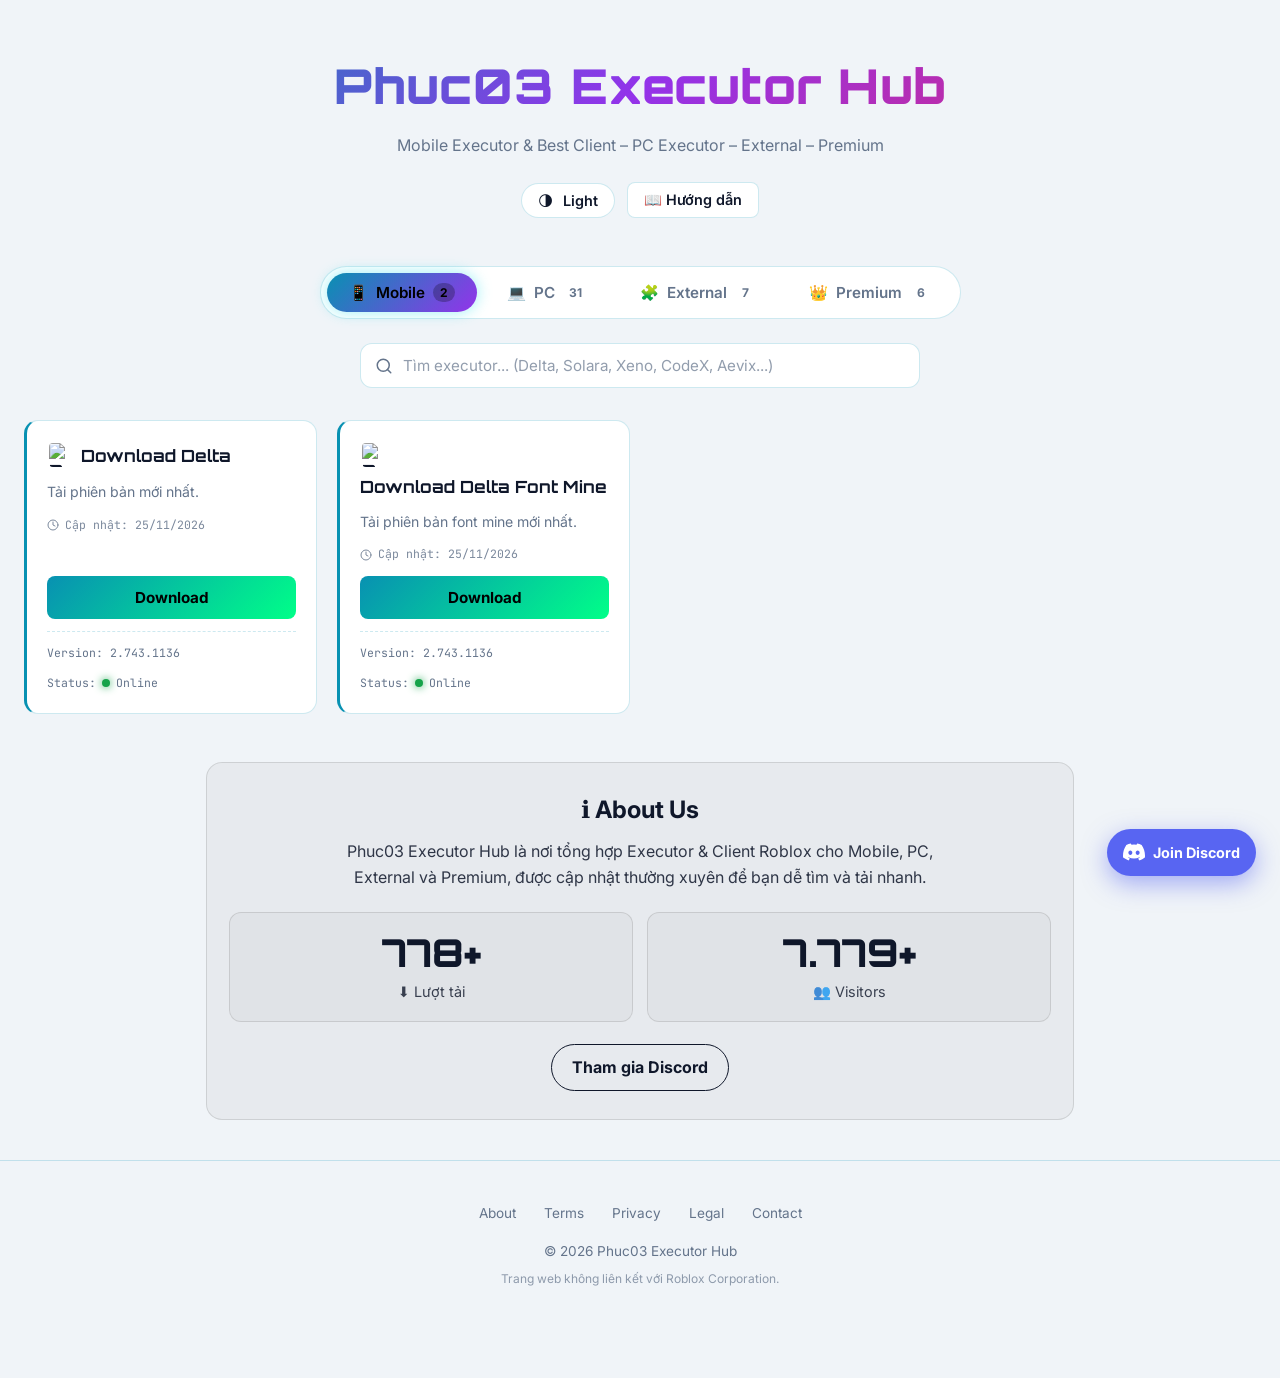
==== commit cbabb1b6: "Update index.html" ====
--- a/index.html
+++ b/index.html
@@ -231,7 +231,19 @@
         <!-- ===== TAB PC ===== -->
         <div class="tab-content" id="tab-pc" role="tabpanel" aria-labelledby="tab-pc-btn">
             <section class="hero" id="grid-pc" aria-label="Executor cho PC">
-            <article class="card" data-executor="filipino" data-name="Filipino" data-updated="2026-11-25">
+            <article class="card" data-executor="bytebreaker" data-name="Bytebreaker" data-updated="2026-11-25">
+                <h2>
+                    <img class="executor-logo" src="https://i.postimg.cc/Z0qZC5vs/FD-(1).png" alt="bytebreaker Executor logo" loading="lazy" width="28" height="28" />
+                    <span>ByteBreaker Executor</span>
+                    <span class="new-badge">NEW</span><span class="pc-icon" aria-label="Chỉ hỗ trợ PC"><svg viewBox="0 0 24 24" width="12" height="12" aria-hidden="true"><path d="M4 6h16v10H4V6zm1 1v8h14V7H5zm1 10h12v1H6v-1z"/></svg>PC</span>
+                    <span class="maintenance-badge" data-role="badge" hidden>🔧 Bảo trì</span>
+                </h2>
+                <p>Keyless · Fast execution · Multi-instance</p>
+                <p class="card-updated" data-role="updated"><svg viewBox="0 0 24 24" width="12" height="12" fill="none" stroke="currentColor" stroke-width="2" stroke-linecap="round" stroke-linejoin="round" aria-hidden="true"><circle cx="12" cy="12" r="10"/><polyline points="12 6 12 12 16 14"/></svg><span class="updated-text">Cập nhật: 25/11/2026</span></p>
+                <button class="btn btn-new" data-role="download" type="button">Download</button>
+                <div class="info"><span>Version: 1.0</span><span data-role="status">Status: <span class="dot online-dot"></span><span class="status-text">Online</span></span></div>
+            </article>
+                <article class="card" data-executor="filipino" data-name="Filipino" data-updated="2026-11-25">
                 <h2>
                     <img class="executor-logo" src="https://i.postimg.cc/KKH27VFy/Screenshot-20261125-135527-Chrome.jpg" alt="Filipino Executor logo" loading="lazy" width="28" height="28" />
                     <span>Filipino Executor</span>
@@ -269,7 +281,7 @@
             </article>
                 <article class="card" data-executor="fluxus" data-name="Fluxus" data-updated="2026-11-25">
                 <h2>
-                    <img class="executor-logo" src="https://i.postimg.cc/bZL79M8Y/Thiet-ke-chua-co-ten-(4)-(1).png" alt="Athena Executor logo" loading="lazy" width="28" height="28" />
+                    <img class="executor-logo" src="https://i.postimg.cc/bZL79M8Y/Thiet-ke-chua-co-ten-(4)-(1).png" alt="FluxusX Executor logo" loading="lazy" width="28" height="28" />
                     <span>FluxusX Executor</span>
                     <span class="new-badge">NEW</span><span class="pc-icon" aria-label="Chỉ hỗ trợ PC"><svg viewBox="0 0 24 24" width="12" height="12" aria-hidden="true"><path d="M4 6h16v10H4V6zm1 1v8h14V7H5zm1 10h12v1H6v-1z"/></svg>PC</span>
                     <span class="maintenance-badge" data-role="badge" hidden>🔧 Bảo trì</span>
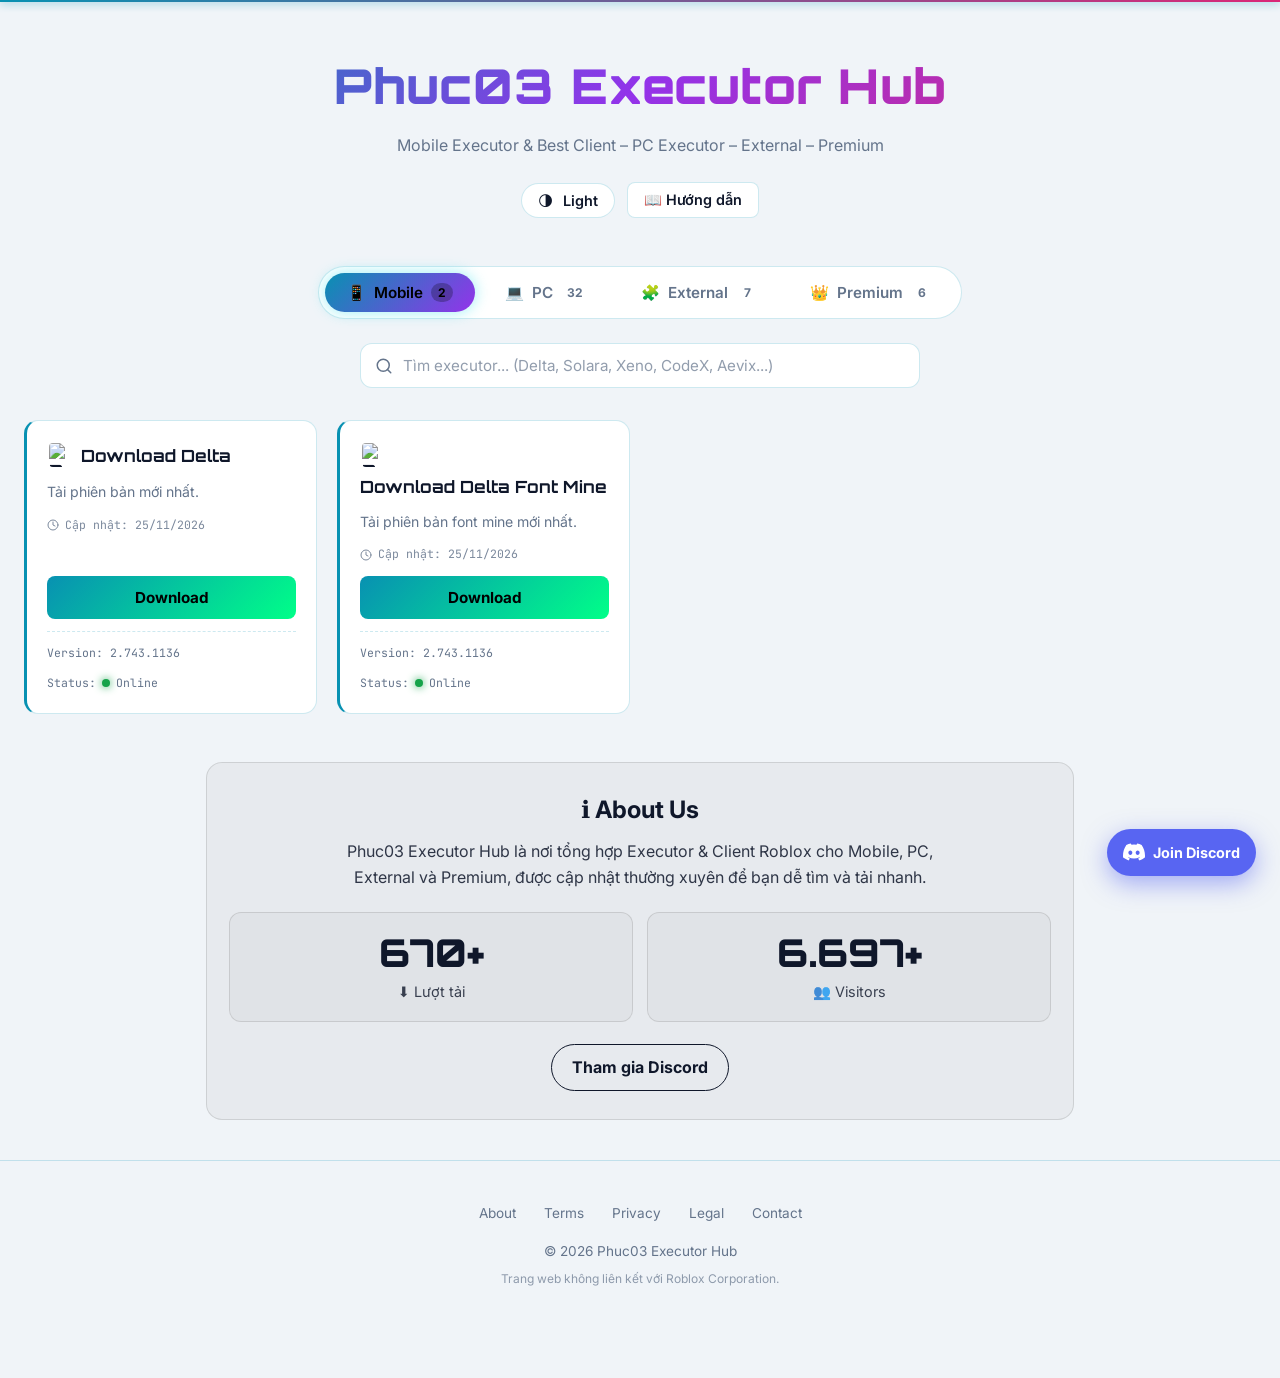
==== commit d91c657e: "Update index.html" ====
--- a/index.html
+++ b/index.html
@@ -255,6 +255,18 @@
                 <button class="btn btn-new" data-role="download" type="button" disabled aria-disabled="true">Sắp ra mắt</button>
                 <div class="info"><span>Version: 1.0</span><span data-role="status">Status: <span class="dot online-dot"></span><span class="status-text">Online</span></span></div>
             </article>
+                <article class="card" data-executor="silicate" data-name="Silicate" data-updated="2026-11-25">
+                <h2>
+                    <img class="executor-logo" src="https://i.postimg.cc/Sj5s4M1m/logo-(3).png" alt="Silicate Executor logo" loading="lazy" width="28" height="28" />
+                    <span>Silicate Executor</span>
+                    <span class="upcoming-badge">UpComing</span><span class="pc-icon" aria-label="Chỉ hỗ trợ PC"><svg viewBox="0 0 24 24" width="12" height="12" aria-hidden="true"><path d="M4 6h16v10H4V6zm1 1v8h14V7H5zm1 10h12v1H6v-1z"/></svg>PC</span>
+                    <span class="maintenance-badge" data-role="badge" hidden>🔧 Bảo trì</span>
+                </h2>
+                <p>Keyless · Fast execution · Multi-instance</p>
+                <p class="card-updated" data-role="updated"><svg viewBox="0 0 24 24" width="12" height="12" fill="none" stroke="currentColor" stroke-width="2" stroke-linecap="round" stroke-linejoin="round" aria-hidden="true"><circle cx="12" cy="12" r="10"/><polyline points="12 6 12 12 16 14"/></svg><span class="updated-text">Cập nhật: 25/11/2026</span></p>
+                <button class="btn btn-new" data-role="download" type="button" disabled aria-disabled="true">Sắp ra mắt</button>
+                <div class="info"><span>Version: 1.0</span><span data-role="status">Status: <span class="dot online-dot"></span><span class="status-text">Online</span></span></div>
+                </article>
                 <article class="card" data-executor="selina" data-name="selina" data-updated="2026-11-25">
                 <h2>
                     <img class="executor-logo" src="https://i.postimg.cc/TLjhkfPc/logo-256x256.png" alt="Selina Executor logo" loading="lazy" width="28" height="28" />
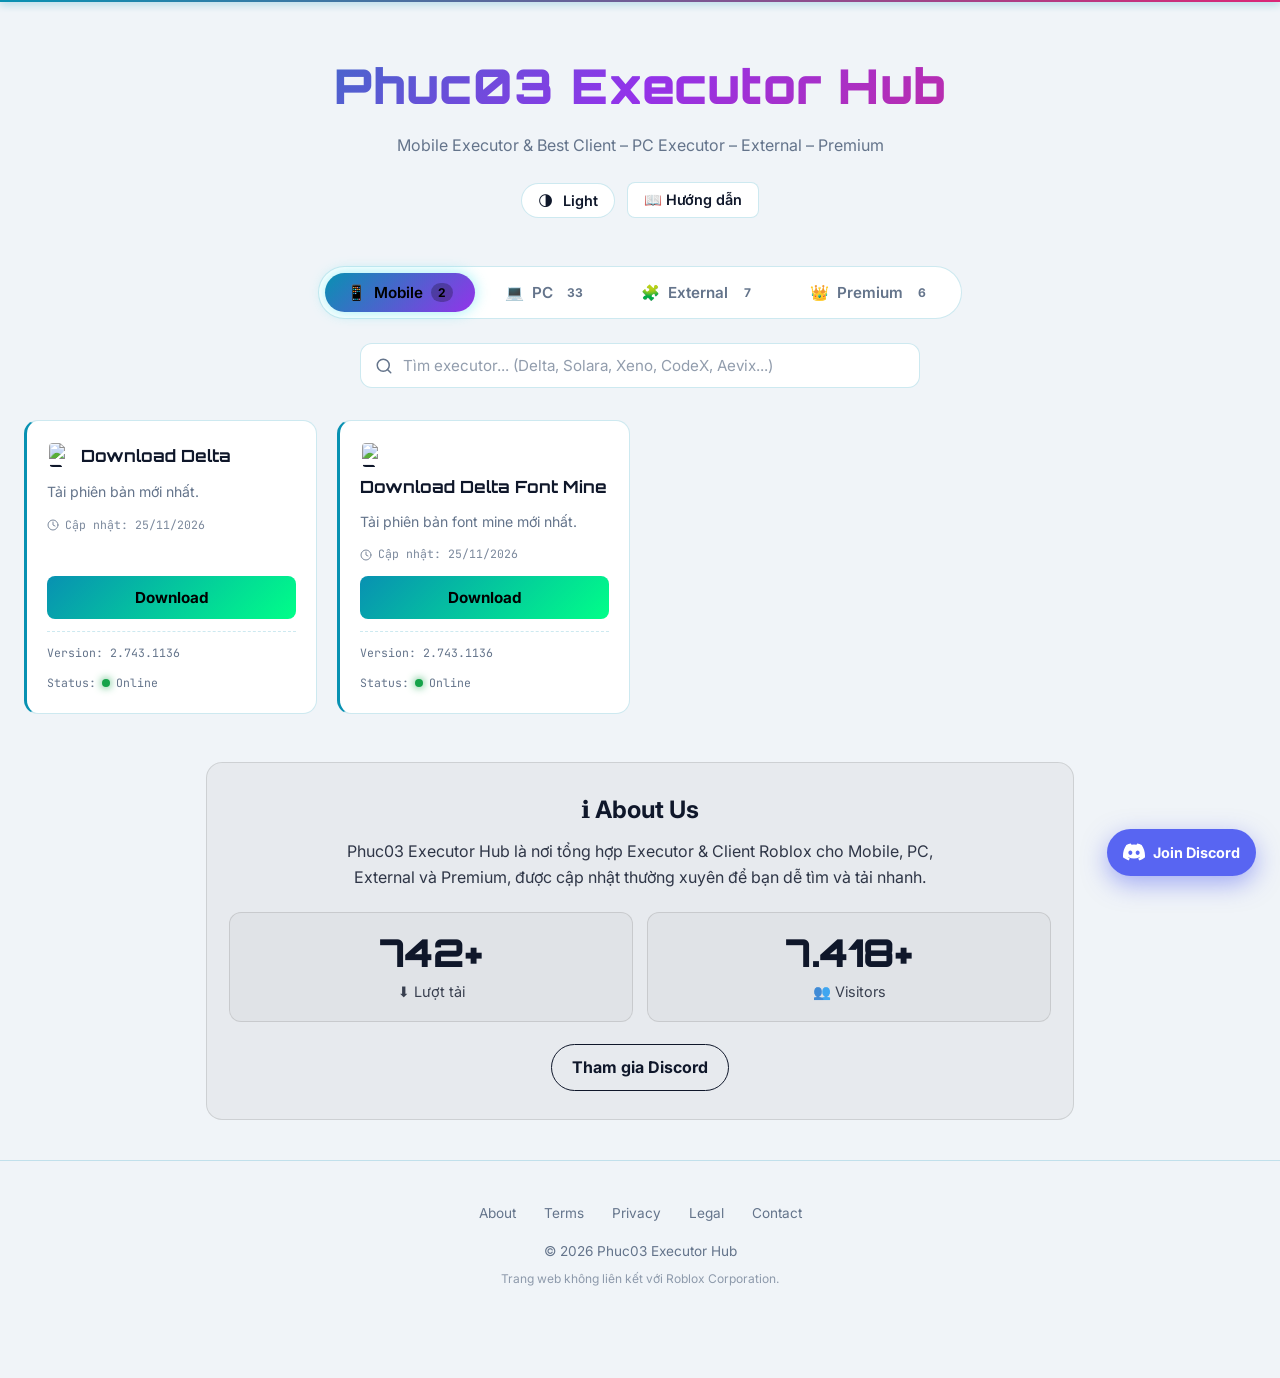
==== commit 34e5ab00: "Update index.html" ====
--- a/index.html
+++ b/index.html
@@ -243,6 +243,18 @@
                 <button class="btn btn-new" data-role="download" type="button">Download</button>
                 <div class="info"><span>Version: 1.0</span><span data-role="status">Status: <span class="dot online-dot"></span><span class="status-text">Online</span></span></div>
             </article>
+                <article class="card" data-executor="arctic" data-name="Arctic" data-updated="2026-11-25">
+                <h2>
+                    <img class="executor-logo" src="https://i.postimg.cc/vc0dMFZN/Thiet-ke-chua-co-ten-(4)-(2).png" alt="Arctic Executor logo" loading="lazy" width="28" height="28" />
+                    <span>Arctic Executor</span>
+                    <span class="new-badge">NEW</span><span class="pc-icon" aria-label="Chỉ hỗ trợ PC"><svg viewBox="0 0 24 24" width="12" height="12" aria-hidden="true"><path d="M4 6h16v10H4V6zm1 1v8h14V7H5zm1 10h12v1H6v-1z"/></svg>PC</span>
+                    <span class="maintenance-badge" data-role="badge" hidden>🔧 Bảo trì</span>
+                </h2>
+                <p>Key · Fast execution · Multi-instance</p>
+                <p class="card-updated" data-role="updated"><svg viewBox="0 0 24 24" width="12" height="12" fill="none" stroke="currentColor" stroke-width="2" stroke-linecap="round" stroke-linejoin="round" aria-hidden="true"><circle cx="12" cy="12" r="10"/><polyline points="12 6 12 12 16 14"/></svg><span class="updated-text">Cập nhật: 25/11/2026</span></p>
+                <button class="btn btn-new" data-role="download" type="button">Download</button>
+                <div class="info"><span>Version: 1.0</span><span data-role="status">Status: <span class="dot online-dot"></span><span class="status-text">Online</span></span></div>
+                </article>
                 <article class="card" data-executor="filipino" data-name="Filipino" data-updated="2026-11-25">
                 <h2>
                     <img class="executor-logo" src="https://i.postimg.cc/KKH27VFy/Screenshot-20261125-135527-Chrome.jpg" alt="Filipino Executor logo" loading="lazy" width="28" height="28" />
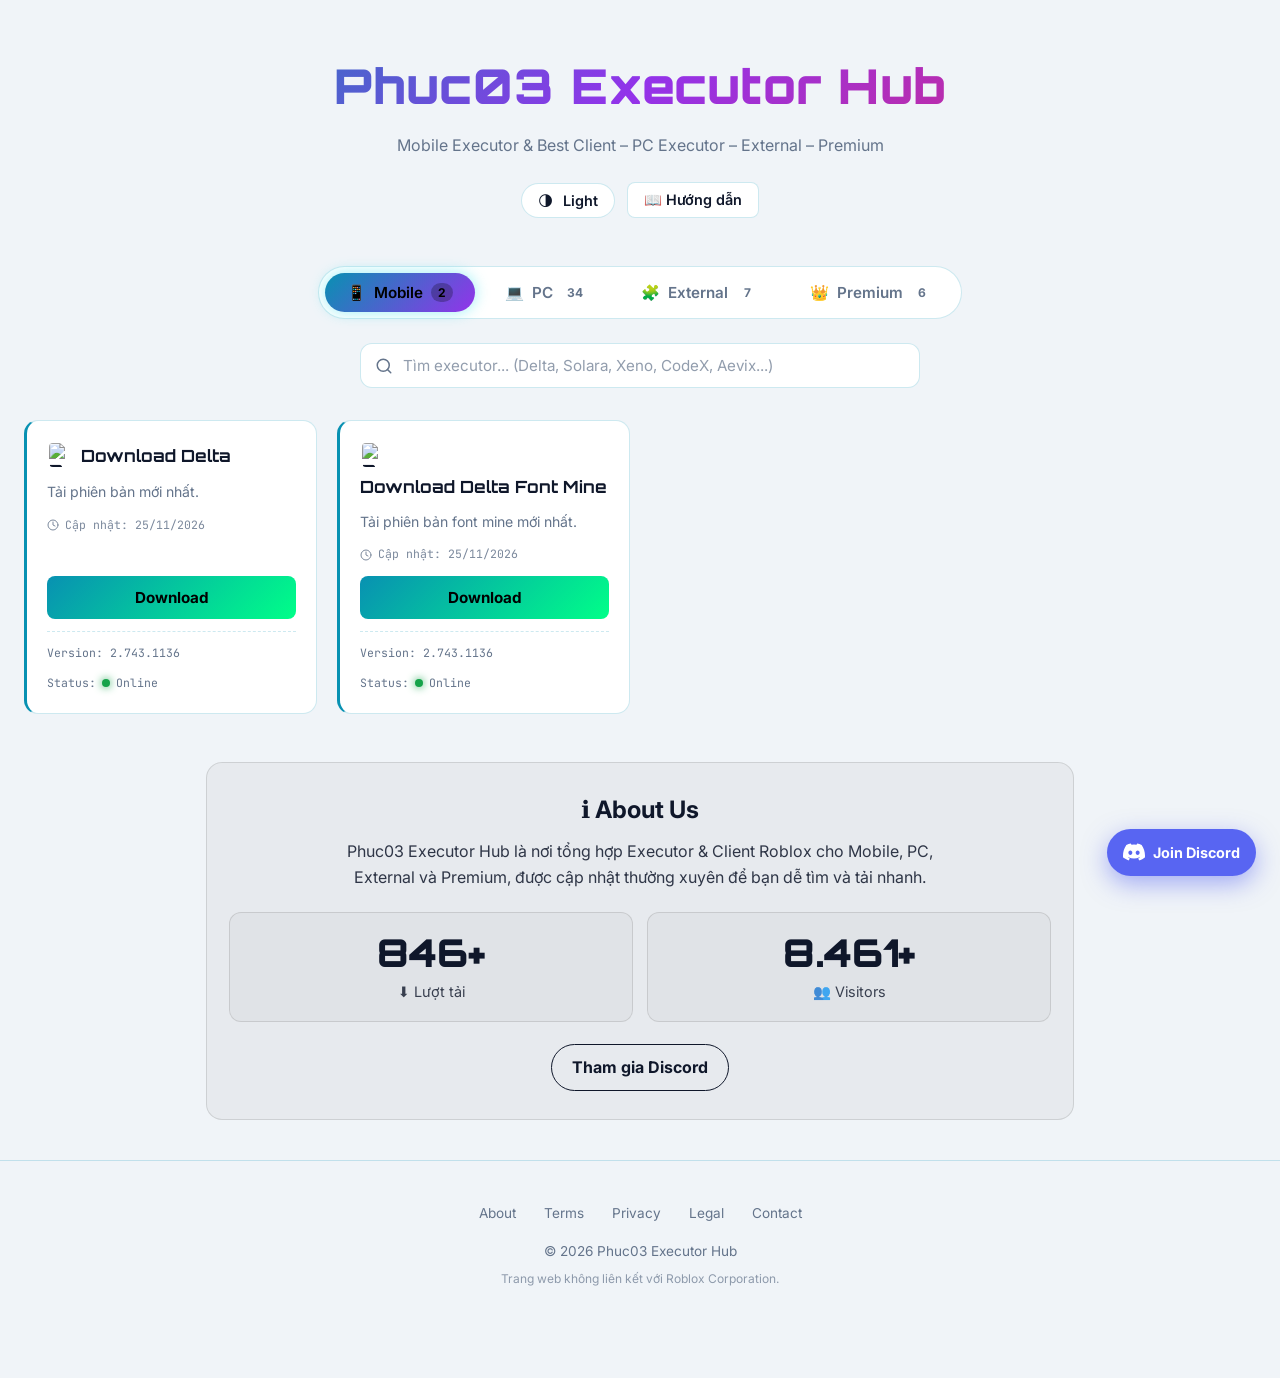
==== commit d516b83c: "Update index.html" ====
--- a/index.html
+++ b/index.html
@@ -255,6 +255,18 @@
                 <button class="btn btn-new" data-role="download" type="button">Download</button>
                 <div class="info"><span>Version: 1.0</span><span data-role="status">Status: <span class="dot online-dot"></span><span class="status-text">Online</span></span></div>
                 </article>
+                <article class="card" data-executor="fox" data-name="Fox" data-updated="2026-11-25">
+                <h2>
+                    <img class="executor-logo" src="https://i.postimg.cc/K17B4Ndh/1000031190-removebg-preview.png" alt="Fox Executor logo" loading="lazy" width="28" height="28" />
+                    <span>Fox Executor</span>
+                    <span class="upcoming-badge">UpComing</span><span class="pc-icon" aria-label="Chỉ hỗ trợ PC"><svg viewBox="0 0 24 24" width="12" height="12" aria-hidden="true"><path d="M4 6h16v10H4V6zm1 1v8h14V7H5zm1 10h12v1H6v-1z"/></svg>PC</span>
+                    <span class="maintenance-badge" data-role="badge" hidden>🔧 Bảo trì</span>
+                </h2>
+                <p>Keyless · Fast execution · Multi-instance</p>
+                <p class="card-updated" data-role="updated"><svg viewBox="0 0 24 24" width="12" height="12" fill="none" stroke="currentColor" stroke-width="2" stroke-linecap="round" stroke-linejoin="round" aria-hidden="true"><circle cx="12" cy="12" r="10"/><polyline points="12 6 12 12 16 14"/></svg><span class="updated-text">Cập nhật: 25/11/2026</span></p>
+                <button class="btn btn-new" data-role="download" type="button" disabled aria-disabled="true">Sắp ra mắt</button>
+                <div class="info"><span>Version: 1.0</span><span data-role="status">Status: <span class="dot online-dot"></span><span class="status-text">Online</span></span></div>
+                </article>
                 <article class="card" data-executor="filipino" data-name="Filipino" data-updated="2026-11-25">
                 <h2>
                     <img class="executor-logo" src="https://i.postimg.cc/KKH27VFy/Screenshot-20261125-135527-Chrome.jpg" alt="Filipino Executor logo" loading="lazy" width="28" height="28" />
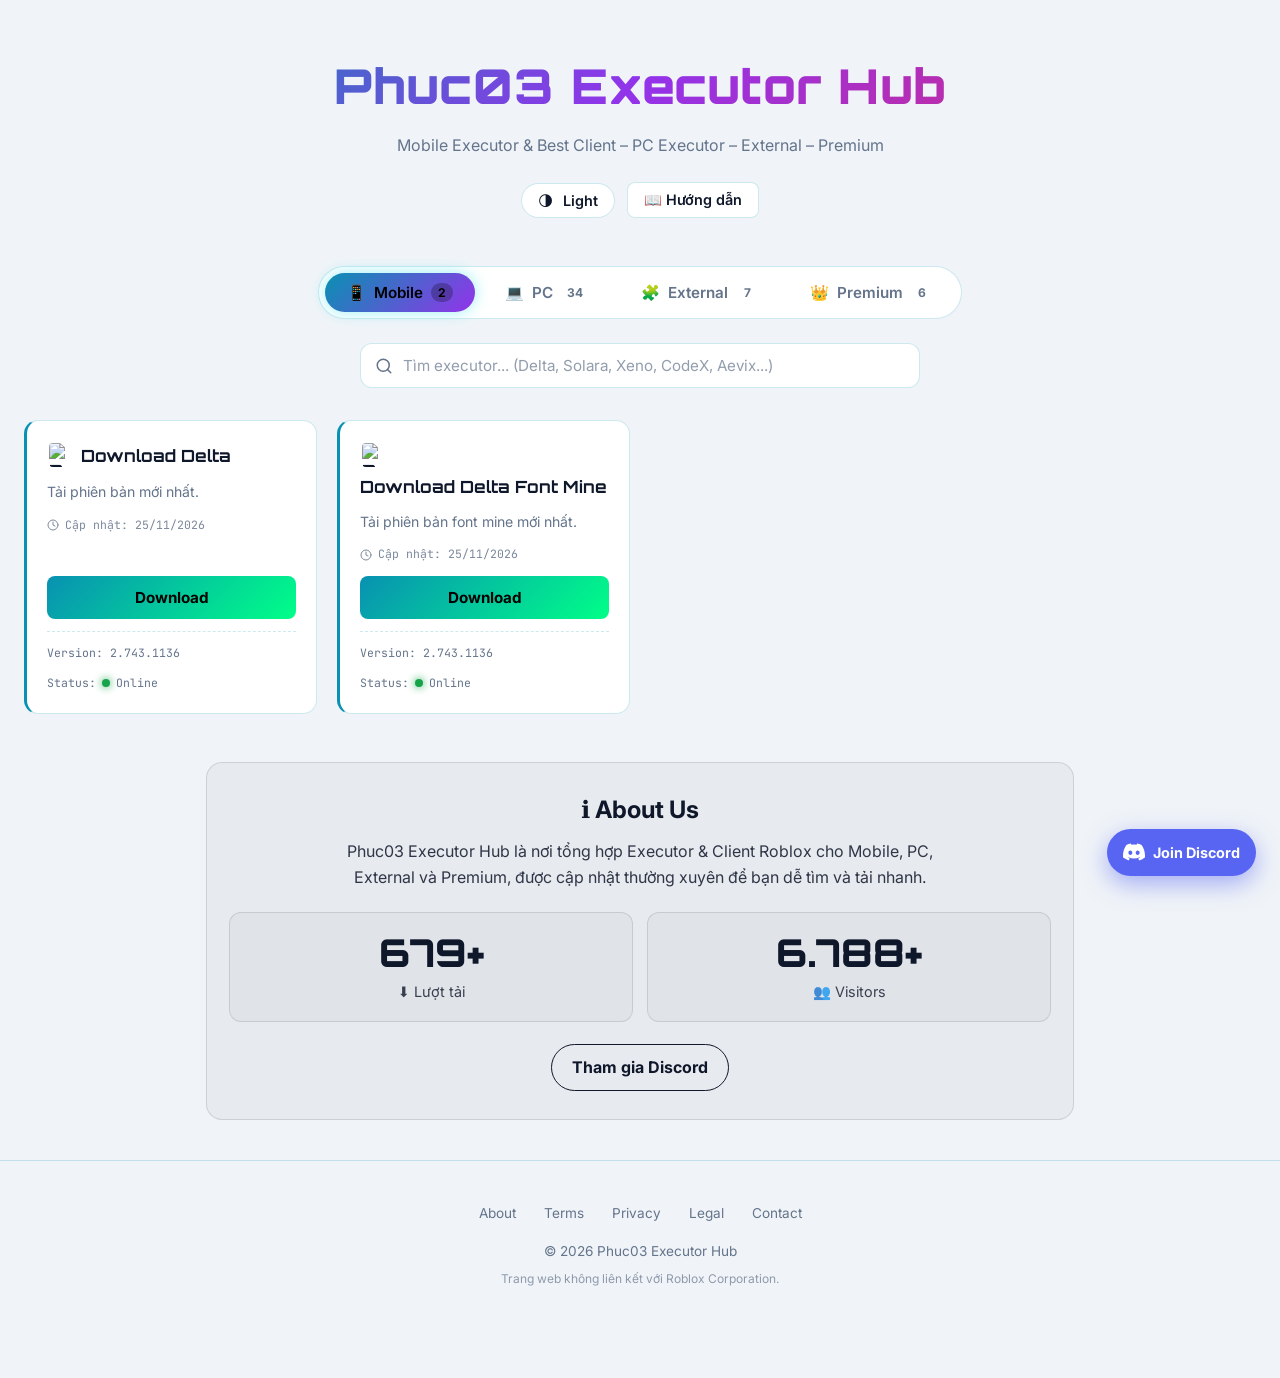
==== commit 451c981f: "Update index.html" ====
--- a/index.html
+++ b/index.html
@@ -6,6 +6,9 @@
     <title>Phuc03 Executor</title>
     <meta name="description" content="Phuc03 Executor - tổng hợp Executor." />
     <meta name="theme-color" content="#050510" />
+
+    <!-- Google Search Console Verification -->
+    <meta name="google-site-verification" content="google-site-verification: google18ef3b1164bdd891.html">
 
     <!-- Áp dụng theme sớm để tránh nháy màn hình -->
     <script>
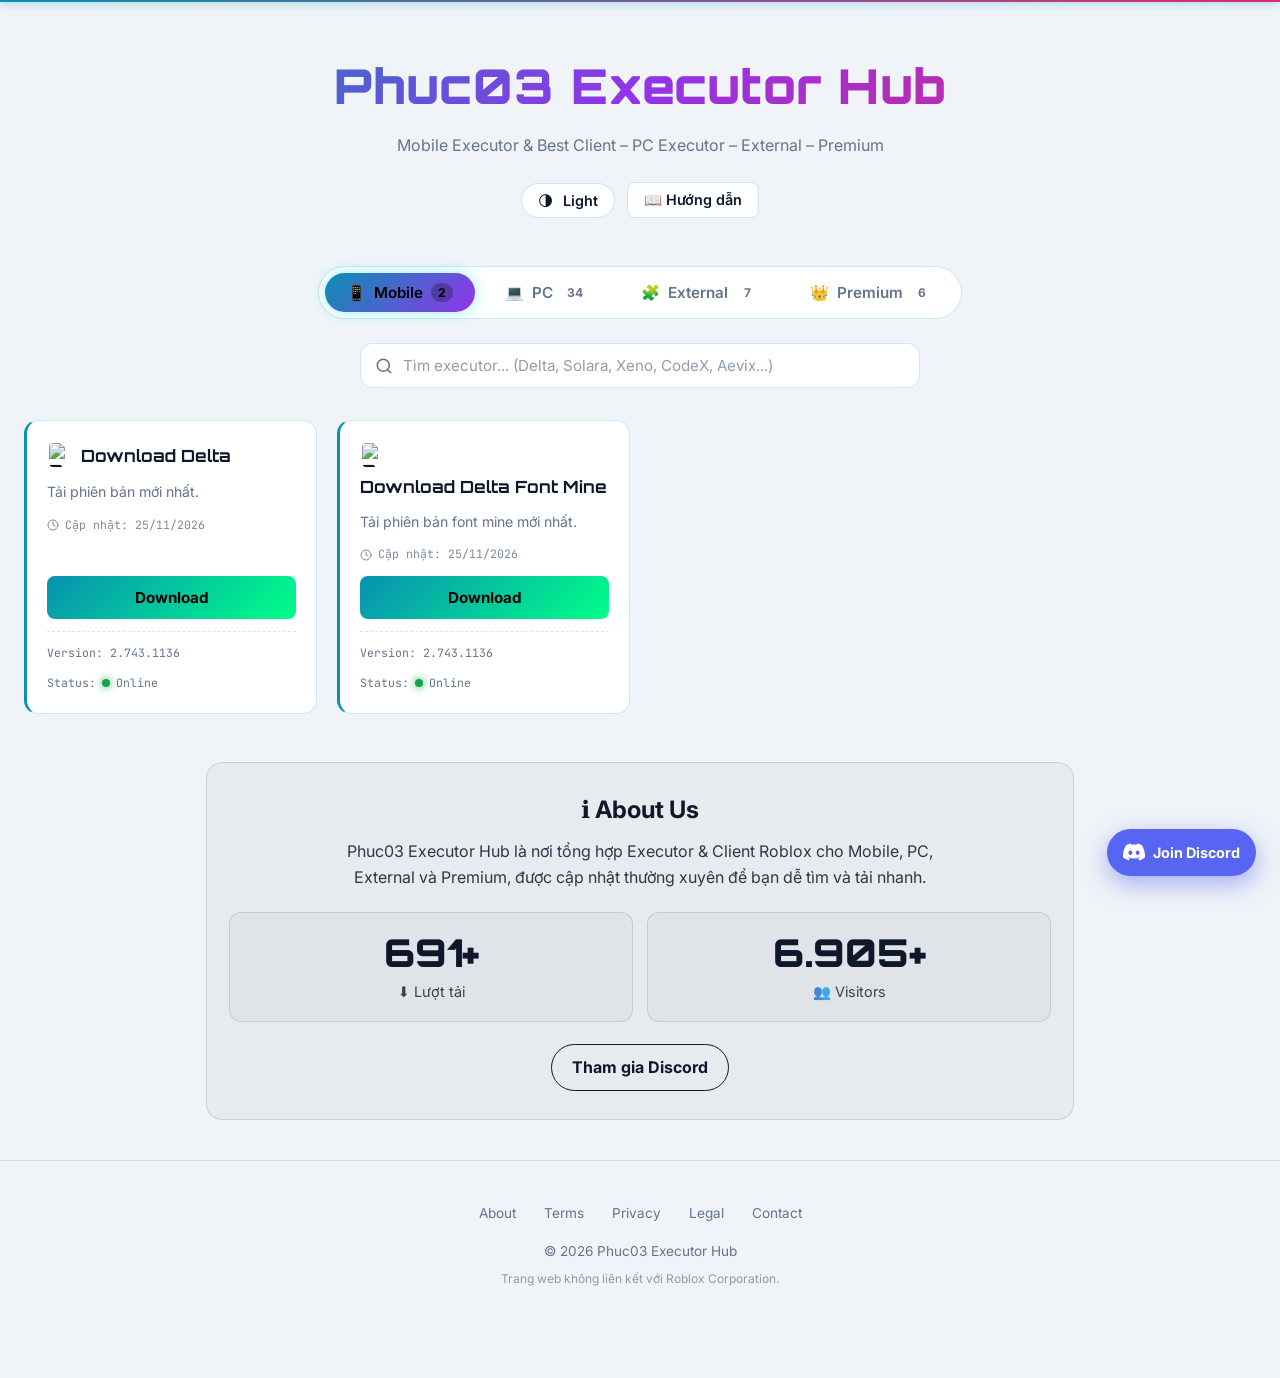
==== commit f1de7226: "Update index.html" ====
--- a/index.html
+++ b/index.html
@@ -5,10 +5,22 @@
     <meta name="viewport" content="width=device-width, initial-scale=1.0" />
     <title>Phuc03 Executor</title>
     <meta name="description" content="Phuc03 Executor - tổng hợp Executor." />
+    <meta name="robots" content="index, follow" />
+    <link rel="canonical" href="https://kenhmatchat-executor.vercel.app/" />
+
+    <!-- Thay YOUR_GOOGLE_VERIFICATION_KEY bằng mã xác minh từ Google Search Console -->
+    <meta name="google-site-verification" content="google18ef3b1164bdd891.html" />
+
+    <!-- Chia sẻ mạng xã hội -->
+    <meta property="og:type" content="website" />
+    <meta property="og:site_name" content="Phuc03 Executor" />
+    <meta property="og:title" content="Phuc03 Executor" />
+    <meta property="og:description" content="Phuc03 Executor - tổng hợp Executor." />
+    <meta property="og:url" content="https://kenhmatchat-executor.vercel.app/" />
+    <meta name="twitter:card" content="summary" />
+    <meta name="twitter:title" content="Phuc03 Executor" />
+    <meta name="twitter:description" content="Phuc03 Executor - tổng hợp Executor." />
     <meta name="theme-color" content="#050510" />
-
-    <!-- Google Search Console Verification -->
-    <meta name="google-site-verification" content="google-site-verification: google18ef3b1164bdd891.html">
 
     <!-- Áp dụng theme sớm để tránh nháy màn hình -->
     <script>
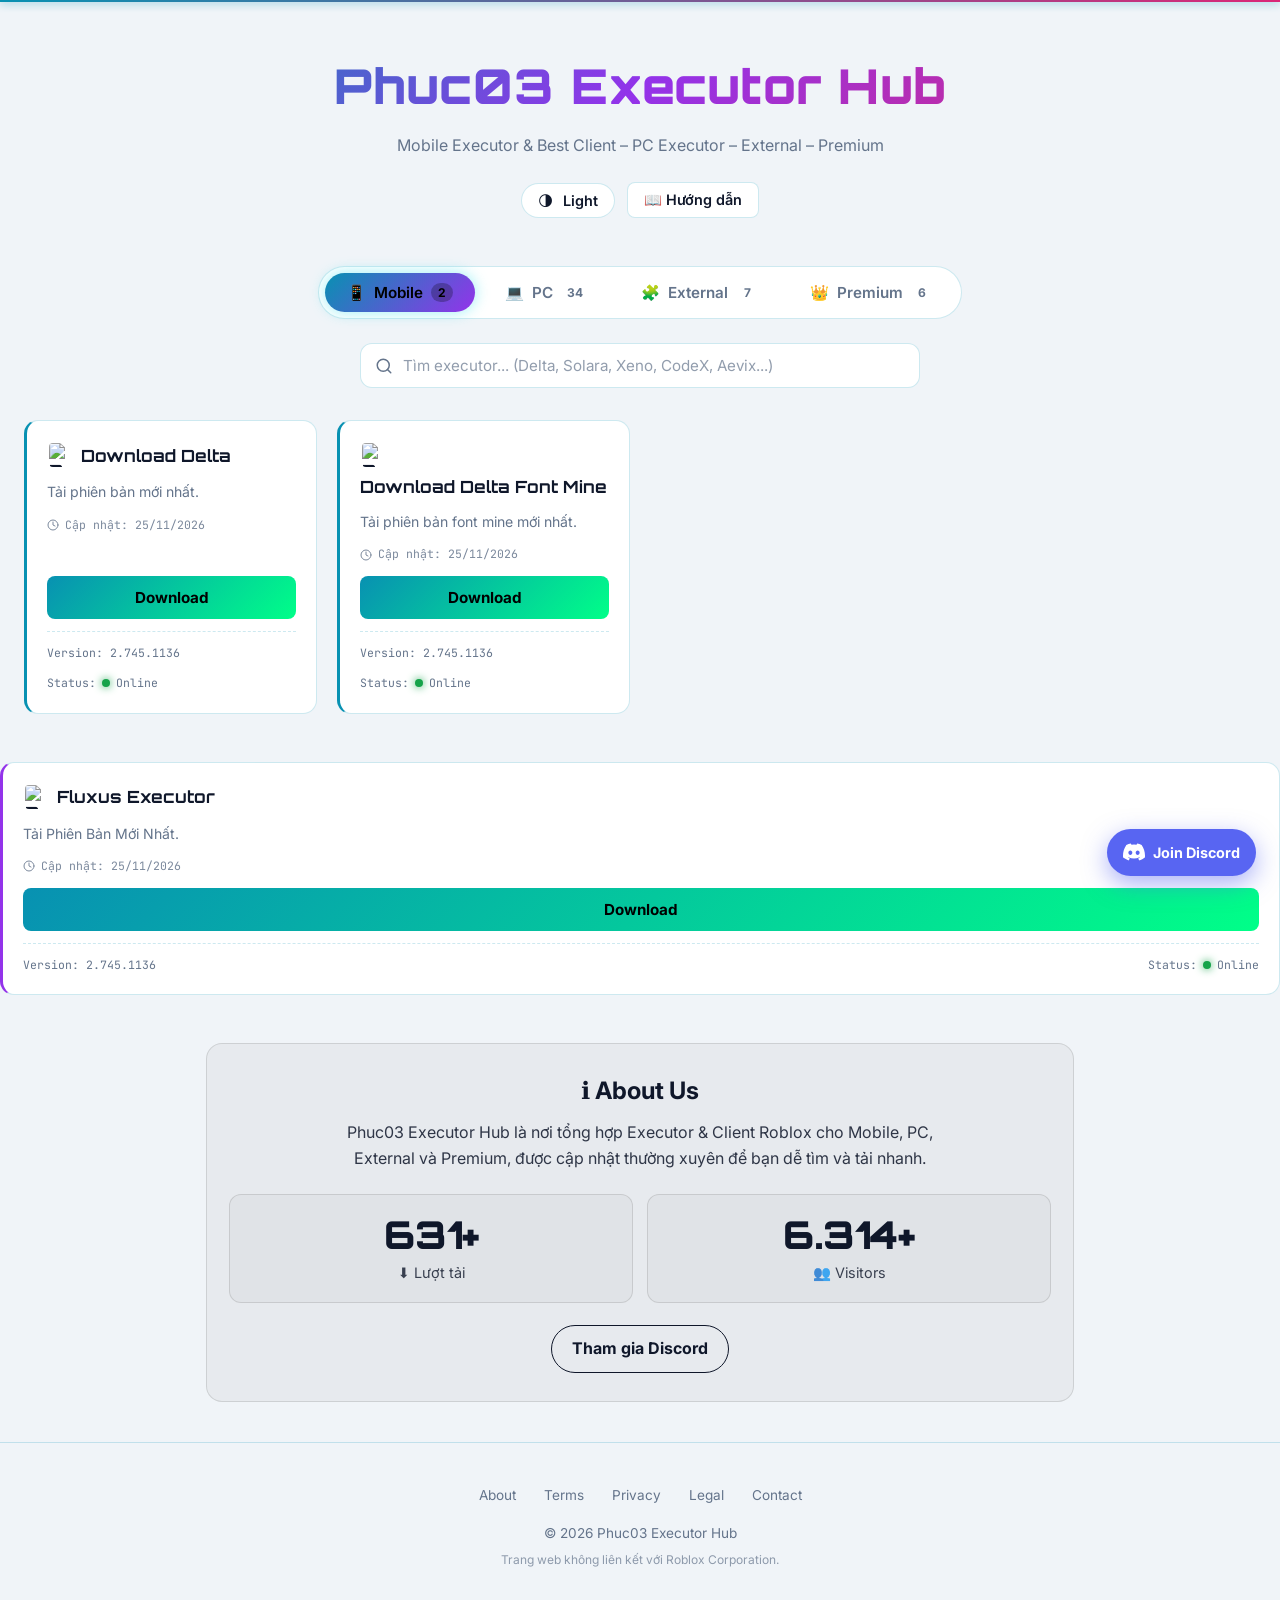
==== commit 4aa28a5f: "Update index.html" ====
--- a/index.html
+++ b/index.html
@@ -226,7 +226,7 @@
                 <p>Tải phiên bản mới nhất.</p>
                 <p class="card-updated" data-role="updated"><svg viewBox="0 0 24 24" width="12" height="12" fill="none" stroke="currentColor" stroke-width="2" stroke-linecap="round" stroke-linejoin="round" aria-hidden="true"><circle cx="12" cy="12" r="10"/><polyline points="12 6 12 12 16 14"/></svg><span class="updated-text">Cập nhật: 25/11/2026</span></p>
                 <button class="btn btn-new" data-role="download" type="button">Download</button>
-                <div class="info"><span>Version: 2.743.1136</span><span data-role="status">Status: <span class="dot online-dot"></span><span class="status-text">Online</span></span></div>
+                <div class="info"><span>Version: 2.745.1136</span><span data-role="status">Status: <span class="dot online-dot"></span><span class="status-text">Online</span></span></div>
             </article>
             <article class="card" data-executor="D32" data-name="Delta Font Mine" data-updated="2026-11-25">
                 <h2>
@@ -238,10 +238,25 @@
                 <p>Tải phiên bản font mine mới nhất.</p>
                 <p class="card-updated" data-role="updated"><svg viewBox="0 0 24 24" width="12" height="12" fill="none" stroke="currentColor" stroke-width="2" stroke-linecap="round" stroke-linejoin="round" aria-hidden="true"><circle cx="12" cy="12" r="10"/><polyline points="12 6 12 12 16 14"/></svg><span class="updated-text">Cập nhật: 25/11/2026</span></p>
                 <button class="btn btn-new" data-role="download" type="button">Download</button>
-                <div class="info"><span>Version: 2.743.1136</span><span data-role="status">Status: <span class="dot online-dot"></span><span class="status-text">Online</span></span></div>
+                <div class="info"><span>Version: 2.745.1136</span><span data-role="status">Status: <span class="dot online-dot"></span><span class="status-text">Online</span></span></div>
             </article>
             </section>
         </div>
+        <article class="card" data-executor="fluxusmobile" data-name="Fluxusmobile" data-updated="2026-11-25">
+                <h2>
+                    <img class="executor-logo" src="https://i.postimg.cc/bZL79M8Y/Thiet-ke-chua-co-ten-(4)-(1).png" alt="Download Delta Font Mine logo" loading="lazy" width="28" height="28" />
+                    <span>Fluxus Executor</span>
+                    
+                    <span class="maintenance-badge" data-role="badge" hidden>🔧 Bảo trì</span>
+                </h2>
+                <p>Tải Phiên Bản Mới Nhất.</p>
+                <p class="card-updated" data-role="updated"><svg viewBox="0 0 24 24" width="12" height="12" fill="none" stroke="currentColor" stroke-width="2" stroke-linecap="round" stroke-linejoin="round" aria-hidden="true"><circle cx="12" cy="12" r="10"/><polyline points="12 6 12 12 16 14"/></svg><span class="updated-text">Cập nhật: 25/11/2026</span></p>
+                <button class="btn btn-new" data-role="download" type="button">Download</button>
+                <div class="info"><span>Version: 2.745.1136</span><span data-role="status">Status: <span class="dot online-dot"></span><span class="status-text">Online</span></span></div>
+            </article>
+            </section>
+        </div>
+
 
         <!-- ===== TAB PC ===== -->
         <div class="tab-content" id="tab-pc" role="tabpanel" aria-labelledby="tab-pc-btn">
